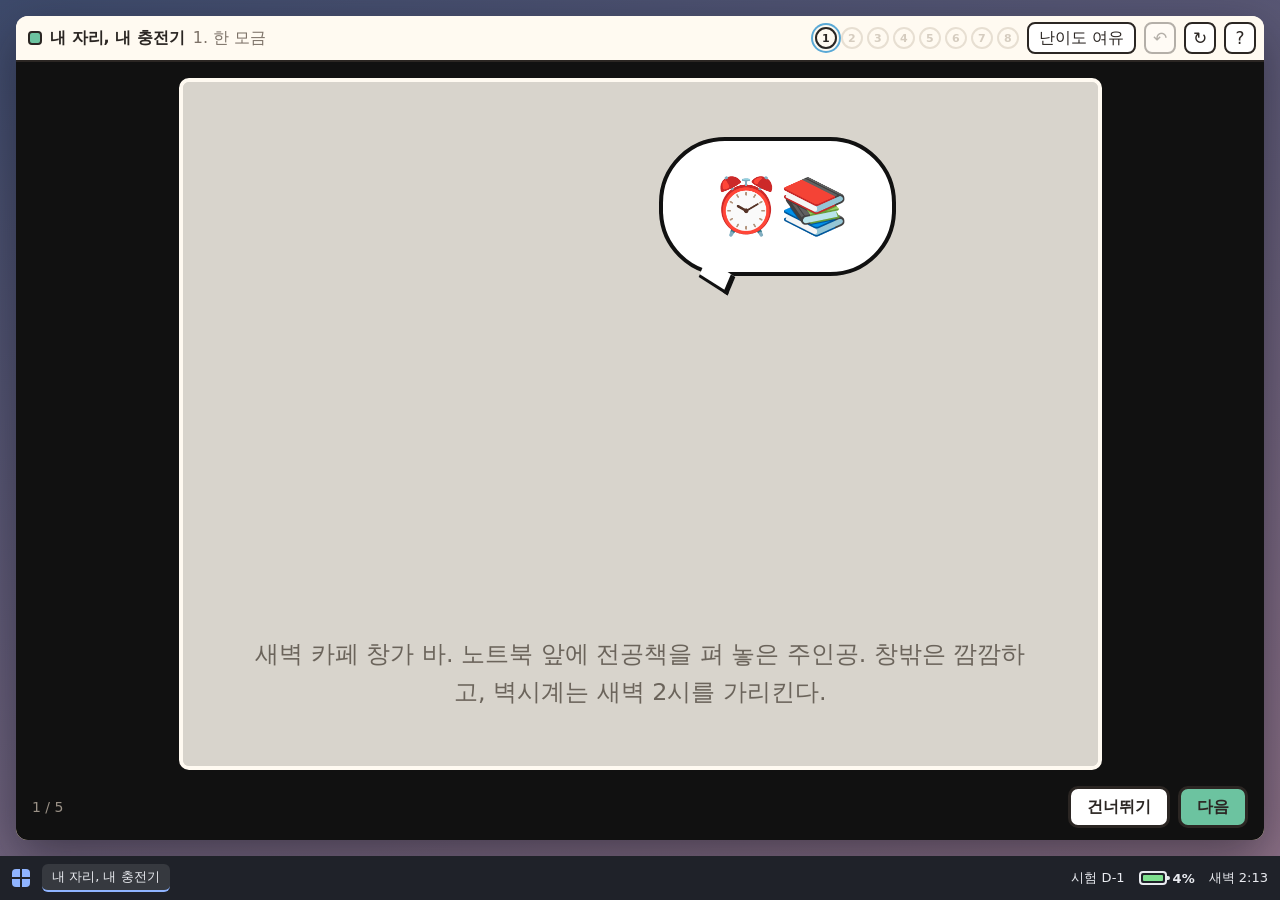
==== index.html @ 67350c0c "실제 크기 기준과 배치 안내 그림 추가, 배치 숫자를 src/layout.js 한 곳으로 모음 배치 표가 퍼즐 칸 자리를 지나치게 넓게 비워서 바가 크게 그려지던 문제를 고쳤다. " ====
<!doctype html>
<html lang="ko">
<head>
  <meta charset="utf-8">
  <meta name="viewport" content="width=device-width, initial-scale=1">
  <title>내 자리, 내 충전기</title>
  <meta name="description" content="카페에서 빼앗긴 콘센트를 마법 빨대로 조용히 되찾는 퍼즐 게임">
  <link rel="stylesheet" href="src/style.css">
</head>
<body>
  <div class="screen">
    <div class="desktop">
      <section id="window" class="window" aria-label="게임 창">
        <header class="titlebar">
          <div class="title-left">
            <span class="app-icon" aria-hidden="true"></span>
            <span class="app-title">내 자리, 내 충전기</span>
            <span id="level-name" class="level-name"></span>
          </div>
          <div class="title-right">
            <nav id="level-dots" class="level-dots" aria-label="판 고르기"></nav>
            <button id="btn-difficulty" class="title-btn" type="button"></button>
            <button id="btn-undo" class="title-btn icon" type="button" title="되돌리기 (Z)" aria-label="되돌리기">↶</button>
            <button id="btn-restart" class="title-btn icon" type="button" title="처음부터 (R)" aria-label="처음부터">↻</button>
            <button id="btn-help" class="title-btn icon" type="button" title="도움말" aria-label="도움말">?</button>
          </div>
        </header>

        <div id="window-body" class="window-body">
          <div id="stage" class="stage">
            <div id="scene" class="scene">
              <div id="top-view" class="view top-view">
              </div>
              <div id="side-view" class="view side-view" hidden>
              </div>
              <div id="board" class="board">
                <div id="aim-band" class="aim-band"></div>
                <div id="divider" class="divider"></div>
              </div>
              <svg id="aim-layer" class="aim-layer" viewBox="0 0 960 540" aria-hidden="true">
                <polyline id="aim-path" class="aim-path" points=""></polyline>
              </svg>
              <div id="fx-layer" class="fx-layer"></div>
            </div>

            <div id="side-bar" class="side-bar" hidden>
              <button id="row-up" class="side-btn" type="button" aria-label="위 줄 보기">▲</button>
              <span id="side-label" class="side-label"></span>
              <button id="row-down" class="side-btn" type="button" aria-label="아래 줄 보기">▼</button>
            </div>
            <div id="speech" class="speech" hidden></div>
            <div id="toast" class="toast" role="status" aria-live="polite"></div>
            <p class="rotate-hint">화면을 가로로 돌리면 더 크게 보입니다</p>
          </div>

          <footer class="tray">
            <div id="drinks" class="drinks"></div>
            <div id="tools" class="tools">
              <button id="btn-duck" class="tool" type="button" aria-pressed="false">숙이기 <span class="key">S</span></button>
              <button id="btn-camera" class="tool" type="button">카메라 <span class="key">C</span></button>
            </div>
          </footer>

          <div id="finger" class="finger" hidden aria-hidden="true">
            <div class="finger-art"></div>
          </div>

          <div id="camera" class="overlay camera-overlay" hidden>
            <div class="phone">
              <div class="phone-screen">
                <div id="camera-art" class="camera-art"></div>
                <p id="camera-title" class="camera-title"></p>
                <p id="camera-lines" class="camera-lines"></p>
              </div>
              <p id="camera-thought" class="camera-thought"></p>
              <button id="camera-close" class="btn" type="button">카메라 닫기 (C)</button>
            </div>
          </div>

          <div id="overlay-dead" class="overlay screen-off" hidden>
            <p class="overlay-title">배터리가 모두 닳았습니다</p>
            <p class="overlay-text">화면이 꺼졌습니다. 마지막 행동을 되돌리거나 처음부터 다시 할 수 있습니다.</p>
            <div class="overlay-actions">
              <button id="dead-undo" class="btn" type="button">되돌리기 (Z)</button>
              <button id="dead-restart" class="btn" type="button">처음부터 (R)</button>
              <button id="dead-skip" class="btn ghost" type="button" hidden>이 판 건너뛰기</button>
            </div>
          </div>

          <div id="overlay-won" class="overlay won" hidden>
            <p class="overlay-title">충전기를 되찾았습니다</p>
            <p id="won-text" class="overlay-text"></p>
            <div class="overlay-actions">
              <button id="won-next" class="btn" type="button">다음 판</button>
              <button id="won-undo" class="btn ghost" type="button">되돌려 보기</button>
            </div>
          </div>

          <div id="popup-low" class="os-popup" hidden>
            <div id="popup-low-bar" class="os-popup-bar">
              <span>배터리 부족</span>
              <button id="popup-low-close" class="os-popup-close" type="button" aria-label="닫기">×</button>
            </div>
            <p>배터리가 1% 남았습니다. 지금 바로 충전기를 연결하세요.</p>
          </div>

          <div id="help-panel" class="help-panel" hidden>
            <p class="help-title">도움말</p>
            <p>음료를 고른 다음 테이블의 줄을 누르면 빨대로 뱉습니다. 뱉을 때마다 배터리가 1% 줄어들고,
              음료를 고르거나 살펴보는 데는 배터리가 들지 않습니다.</p>
            <p>얼음은 고른 줄을 따라 날아가 처음 맞은 물건을 막힐 때까지 밀어냅니다. 메뉴판에 부딪히면 꺾입니다.
              소다 거품은 물건을 한 칸 띄우고, 다음 행동이 끝나면 터집니다.</p>
            <p>숙이면 지금 보던 줄을 옆에서 볼 수 있고, 얼음을 보낼 높이도 고를 수 있습니다.</p>
            <p>휴대폰에서는 한 번 누르면 얼음 경로를 미리 보여 주고, 같은 곳을 한 번 더 누르면 뱉습니다.</p>
            <p>단축키는 1과 2가 음료, S가 숙이기, C가 카메라, Z가 되돌리기, R이 처음부터입니다.</p>
            <div class="overlay-actions">
              <button id="help-prologue" class="btn ghost" type="button">프롤로그 다시 보기</button>
              <button id="help-close" class="btn" type="button">닫기</button>
            </div>
          </div>

          <div id="prologue" class="prologue" hidden>
            <div id="prologue-stage" class="prologue-stage">
              <div id="prologue-panel" class="prologue-panel">
                <div id="prologue-art" class="prologue-art"></div>
                <p id="prologue-bubble" class="comic-bubble" hidden></p>
                <p id="prologue-notice" class="prologue-notice" hidden></p>
              </div>
            </div>
            <div class="prologue-actions">
              <span id="prologue-count" class="prologue-count"></span>
              <button id="prologue-skip" class="btn ghost" type="button">건너뛰기</button>
              <button id="prologue-next" class="btn" type="button">다음</button>
            </div>
          </div>
        </div>
      </section>
    </div>

    <footer class="taskbar">
      <span class="start-button" aria-hidden="true"></span>
      <span class="task-app">내 자리, 내 충전기</span>
      <div class="system-tray">
        <span class="dday">시험 D-1</span>
        <span id="battery" class="battery" aria-label="배터리">
          <span class="battery-icon"><span id="battery-fill" class="battery-fill"></span></span>
          <span id="battery-text" class="battery-text"></span>
        </span>
        <span class="clock">새벽 2:13</span>
      </div>
    </footer>

    <div id="notify" class="os-notify" role="status" aria-live="polite"></div>
  </div>

  <script src="src/layout.js"></script>
  <script src="src/engine.js"></script>
  <script src="src/levels.js"></script>
  <script src="assets/manifest.js"></script>
  <script src="src/assets.js"></script>
  <script src="src/story.js"></script>
  <script src="src/game.js"></script>
</body>
</html>
---- src/style.css ----
:root {
  --ink: #2b2623;
  --paper: #fffaf1;
  --cream: #f4ede1;
  --mint: #6cc3a0;
  --mint-dark: #3f8c6c;
  --brick: #d9534a;
  --brick-dark: #a2372f;
  --sky: #5aa9d6;
  --gray: #c9c6c0;
  --gray-dark: #8f8a83;
  --os-bar: #1f2229;
  --os-text: #e9ebf0;
  --wallpaper-top: #3d4a6b;
  --wallpaper-bottom: #8e7187;
  --taskbar-height: 44px;
  --cell: 88px;
}

* {
  box-sizing: border-box;
}

html,
body {
  margin: 0;
  height: 100%;
  overflow: hidden;
  background: var(--os-bar);
  color: var(--ink);
  font-family: "Pretendard", "Apple SD Gothic Neo", "Malgun Gothic", system-ui, sans-serif;
  -webkit-tap-highlight-color: transparent;
}

button {
  font: inherit;
  color: inherit;
  cursor: pointer;
}

[hidden] {
  display: none !important;
}

/* 랩탑 바탕화면 */

.screen {
  position: fixed;
  inset: 0;
  display: flex;
  flex-direction: column;
  background: linear-gradient(160deg, var(--wallpaper-top), var(--wallpaper-bottom));
}

.desktop {
  flex: 1;
  min-height: 0;
  display: flex;
  padding-top: 16px;
  padding-bottom: 16px;
  padding-left: 16px;
  padding-right: 16px;
}

.window {
  flex: 1;
  min-width: 0;
  display: flex;
  flex-direction: column;
  max-width: 1280px;
  margin-left: auto;
  margin-right: auto;
  border-radius: 12px;
  overflow: hidden;
  background: var(--cream);
  box-shadow: 0 18px 50px rgba(10, 12, 20, 0.45);
}

.titlebar {
  display: flex;
  flex-wrap: wrap;
  align-items: center;
  justify-content: space-between;
  gap: 6px 12px;
  padding-top: 6px;
  padding-bottom: 6px;
  padding-left: 12px;
  padding-right: 8px;
  background: var(--paper);
  border-bottom: 2px solid var(--ink);
}

.title-left,
.title-right {
  display: flex;
  align-items: center;
  gap: 8px;
  min-width: 0;
}

.app-icon {
  width: 14px;
  height: 14px;
  border-radius: 4px;
  background: var(--mint);
  border: 2px solid var(--ink);
  flex-shrink: 0;
}

.app-title {
  font-weight: 800;
  white-space: nowrap;
}

.level-name {
  color: #7d7268;
  white-space: nowrap;
  overflow: hidden;
  text-overflow: ellipsis;
}

.level-dots {
  display: flex;
  gap: 4px;
}

.level-dot {
  width: 22px;
  height: 22px;
  padding: 0;
  border-radius: 50%;
  border: 2px solid #cbbfae;
  background: transparent;
  font-size: 11px;
  font-weight: 700;
  color: #a39684;
}

.level-dot.cleared {
  background: var(--mint);
  border-color: var(--ink);
  color: var(--ink);
}

.level-dot.current {
  border-color: var(--ink);
  color: var(--ink);
  box-shadow: 0 0 0 2px var(--paper), 0 0 0 4px var(--sky);
}

.level-dot:disabled {
  cursor: default;
  opacity: 0.45;
}

.title-btn {
  min-width: 32px;
  height: 32px;
  padding-left: 10px;
  padding-right: 10px;
  border-radius: 8px;
  border: 2px solid var(--ink);
  background: #fff;
  white-space: nowrap;
}

.title-btn.icon {
  padding-left: 0;
  padding-right: 0;
  font-size: 17px;
}

.title-btn:disabled {
  opacity: 0.35;
  cursor: default;
}

.window-body {
  position: relative;
  flex: 1;
  min-height: 0;
  display: flex;
  flex-direction: column;
}

/* 장면. 960 x 540 좌표로 그리고 창 크기에 맞춰 줄인다. */

.stage {
  position: relative;
  flex: 1;
  min-height: 0;
  overflow: hidden;
  background: #ebe4d6;
  transition: filter 0.8s ease;
}

.window.power-saver .stage {
  filter: grayscale(0.85) brightness(0.78);
}

.scene {
  position: absolute;
  left: 0;
  top: 0;
  width: 960px;
  height: 540px;
  transform-origin: 0 0;
  user-select: none;
}

.view {
  position: absolute;
  inset: 0;
}

.side-view {
  background: linear-gradient(180deg, #e7dccb 0%, #efe7d9 74%);
}

.placed {
  position: absolute;
}

.placed.backdrop {
  left: 0;
  top: 0;
  width: 960px;
  height: 540px;
}

.placed.backdrop .asset {
  object-fit: cover;
}

/* 그림 자리. 그림이 없으면 회색 상자가 대신 들어간다. */

.asset {
  width: 100%;
  height: 100%;
  object-fit: contain;
  display: block;
  pointer-events: none;
}

.gbox {
  width: 100%;
  height: 100%;
  display: flex;
  align-items: center;
  justify-content: center;
  padding: 4px;
  border: 3px solid var(--ink);
  border-radius: 10px;
  background: var(--gray);
  text-align: center;
  font-size: 13px;
  font-weight: 700;
  line-height: 1.2;
  color: var(--ink);
  overflow: hidden;
}

.gbox-round { border-radius: 50%; }
.gbox-mine { background: var(--mint); }
.gbox-theirs { background: var(--brick); color: #fff; }
.gbox-light { background: #f2e6cf; }
.gbox-heavy { background: #8d9bb3; color: #fff; }
.gbox-divider { background: #c99a63; border-radius: 6px; }
.gbox-laptop { background: #a0a3aa; color: #fff; }
.gbox-outlet { background: #ece7dc; border-radius: 6px; }
/* 남이 꽂아 둔 기기는 배경이라 스티커가 아니다. 상대 색을 흐리게 써서 건드릴 수 없다는 느낌을 준다. */
.gbox-taken { background: #a98a84; color: #fff; border-radius: 6px; font-size: 11px; }
.gbox-window { background: #2f3b52; color: #c9d3e6; border-radius: 0; }
.gbox-table { background: #d9b88f; border-radius: 18px; color: transparent; }
.gbox-plain { background: var(--gray); }

/* 메뉴판 회색 상자는 얼음이 꺾이는 기울기가 보이도록 대각선을 그린다. 기본은 "/" 모양이고, "\\" 메뉴판은 좌우를 뒤집는다. */
.gbox-menu {
  background:
    linear-gradient(-45deg, transparent 43%, var(--ink) 43%, var(--ink) 57%, transparent 57%),
    #f2e6cf;
  color: transparent;
}

.piece.mirror-back .gbox-menu,
.piece.mirror-back .asset {
  transform: scaleX(-1);
}

/* 퍼즐 판 */

.board {
  position: absolute;
}

.board.aim-ice,
.board.aim-soda {
  cursor: crosshair;
}

.board::before {
  content: "";
  position: absolute;
  left: 0;
  top: 0;
  bottom: 0;
  right: var(--cell);
  background-image:
    linear-gradient(90deg, rgba(43, 38, 35, 0.16) 2px, transparent 2px),
    linear-gradient(180deg, rgba(43, 38, 35, 0.16) 2px, transparent 2px);
  background-size: var(--cell) var(--line-height, var(--cell));
  opacity: 0;
  transition: opacity 0.2s ease;
  pointer-events: none;
}

.board.aim-ice::before,
.board.aim-soda::before,
.board.ducking::before {
  opacity: 1;
}

.aim-band {
  position: absolute;
  left: 0;
  border-radius: 12px;
  background: rgba(90, 169, 214, 0.18);
  border: 3px dashed rgba(60, 130, 175, 0.7);
  opacity: 0;
  pointer-events: none;
}

.aim-band.visible {
  opacity: 1;
}

.divider {
  position: absolute;
  top: 0;
  z-index: 2;
}

.divider-segment {
  position: absolute;
  left: 0;
  width: var(--cell);
  height: var(--cell);
}

.piece {
  position: absolute;
  left: 0;
  top: 0;
  width: var(--cell);
  height: var(--cell);
  transition: transform 0.24s cubic-bezier(0.3, 0.8, 0.4, 1);
  pointer-events: none;
}

.board.instant .piece,
.board.instant .piece-body {
  transition: none;
}

.piece-shadow {
  position: absolute;
  left: 14px;
  right: 14px;
  top: 18px;
  bottom: 10px;
  border-radius: 50%;
  background: rgba(43, 38, 35, 0.28);
  opacity: 0;
  transition: opacity 0.2s ease;
}

.piece.lifted .piece-shadow {
  opacity: 1;
}

/* 스티커: 판 위에서 움직이는 물건에만 흰 테두리와 약한 그림자를 코드로 붙인다(그림에는 그리지 않는다).
   drop-shadow를 이어 붙이면 앞의 결과에 다시 그림자가 붙어서 테두리처럼 두꺼워진다. */
.piece-body {
  position: absolute;
  inset: 6px;
  transition: transform 0.24s cubic-bezier(0.3, 0.8, 0.4, 1);
  --sticker-edge: #fff;
  filter:
    drop-shadow(3px 0 0 var(--sticker-edge)) drop-shadow(-3px 0 0 var(--sticker-edge))
    drop-shadow(0 3px 0 var(--sticker-edge)) drop-shadow(0 -3px 0 var(--sticker-edge))
    drop-shadow(0 5px 3px rgba(0, 0, 0, 0.35));
}

.piece.targeted .piece-body {
  --sticker-edge: #5aa9d6;
}

.piece-bubble {
  position: absolute;
  inset: -6px;
  border-radius: 50%;
  border: 3px solid var(--sky);
  background: radial-gradient(circle at 30% 30%, rgba(255, 255, 255, 0.85) 0 8%, rgba(160, 215, 240, 0.25) 9%);
  opacity: 0;
  transform: scale(0.6);
  transition: opacity 0.2s ease, transform 0.2s ease;
}

.piece-bubble.has-art,
.bubble-shot.has-art {
  border: 0;
  background: none;
}

.piece.floating .piece-bubble {
  opacity: 1;
  transform: scale(1);
  animation: bob 1.4s ease-in-out infinite;
}


@keyframes bob {
  0%, 100% { translate: 0 0; }
  50% { translate: 0 -4px; }
}

.aim-layer {
  position: absolute;
  inset: 0;
  width: 960px;
  height: 540px;
  pointer-events: none;
}

.aim-path {
  fill: none;
  stroke: var(--sky);
  stroke-width: 5;
  stroke-dasharray: 2 12;
  stroke-linecap: round;
  stroke-linejoin: round;
  opacity: 0.9;
}

.fx-layer {
  position: absolute;
  inset: 0;
  pointer-events: none;
}

.ice-shot,
.bubble-shot {
  position: absolute;
  left: 0;
  top: 0;
}

.ice-shot {
  width: 26px;
  height: 26px;
  margin-left: -13px;
  margin-top: -13px;
  border-radius: 5px;
  border: 3px solid var(--ink);
  background: #fff;
  box-shadow: inset -5px -5px 0 #cfeaf6;
}

.bubble-shot {
  width: 30px;
  height: 30px;
  margin-left: -15px;
  margin-top: -15px;
  border-radius: 50%;
  border: 3px solid var(--sky);
  background: rgba(190, 228, 245, 0.6);
}

.ice-shot .asset,
.bubble-shot .asset {
  width: 100%;
  height: 100%;
}

.board.shake {
  animation: shake 0.3s ease;
}

@keyframes shake {
  25% { translate: -6px 0; }
  75% { translate: 6px 0; }
}

/* 숙이기 시점의 줄 바꾸기 */

.side-bar {
  position: absolute;
  left: 50%;
  top: 10px;
  z-index: 5;
  display: flex;
  align-items: center;
  gap: 8px;
  padding-top: 4px;
  padding-bottom: 4px;
  padding-left: 6px;
  padding-right: 6px;
  border-radius: 12px;
  border: 2px solid var(--ink);
  background: var(--paper);
  transform: translateX(-50%);
  white-space: nowrap;
}

.side-btn {
  width: 32px;
  height: 32px;
  border-radius: 8px;
  border: 2px solid var(--ink);
  background: #fff;
}

.side-btn:disabled {
  opacity: 0.35;
  cursor: default;
}

.side-label {
  font-weight: 800;
}

/* 혼잣말과 알림 */

/* 혼잣말은 화면 아래쪽(창틀 자리)에 띄운다. 위쪽에는 두 사람의 얼굴이 있다. */
.speech {
  position: absolute;
  left: 12px;
  bottom: 12px;
  z-index: 6;
  max-width: min(360px, calc(100% - 24px));
  padding-top: 8px;
  padding-bottom: 8px;
  padding-left: 14px;
  padding-right: 14px;
  border-radius: 14px;
  border: 3px solid var(--ink);
  background: #fff;
  font-weight: 700;
  line-height: 1.4;
  box-shadow: 4px 4px 0 var(--ink);
}

.speech {
  display: flex;
  align-items: center;
  gap: 10px;
}

.speech-portrait {
  flex-shrink: 0;
  width: 56px;
  height: 56px;
  margin-top: -18px;
  margin-bottom: -18px;
  margin-left: -6px;
}

.speech-portrait .gbox {
  font-size: 12px;
}

.toast {
  position: absolute;
  left: 50%;
  bottom: 12px;
  z-index: 6;
  max-width: calc(100% - 40px);
  padding-top: 8px;
  padding-bottom: 8px;
  padding-left: 14px;
  padding-right: 14px;
  border-radius: 10px;
  background: rgba(43, 38, 35, 0.92);
  color: var(--paper);
  font-size: 14px;
  transform: translate(-50%, 8px);
  opacity: 0;
  transition: opacity 0.18s ease, transform 0.18s ease;
  pointer-events: none;
}

.toast.visible {
  opacity: 1;
  transform: translate(-50%, 0);
}

/* 튜토리얼 손가락 */

.finger {
  position: absolute;
  z-index: 12;
  width: 56px;
  height: 56px;
  margin-left: -28px;
  margin-top: -64px;
  pointer-events: none;
  animation: point 0.9s ease-in-out infinite;
}

.finger-art {
  width: 100%;
  height: 100%;
}

.finger-art .gbox,
.finger-default {
  width: 100%;
  height: 100%;
}

.finger-default {
  display: flex;
  align-items: center;
  justify-content: center;
  border-radius: 50% 50% 50% 0;
  border: 3px solid var(--ink);
  background: #ffd36b;
  transform: rotate(-45deg);
  box-shadow: 3px 3px 0 var(--ink);
}

@keyframes point {
  0%, 100% { translate: 0 0; }
  50% { translate: 0 8px; }
}

/* 음료와 도구 쟁반 */

.tray {
  display: flex;
  flex-wrap: wrap;
  align-items: center;
  justify-content: space-between;
  gap: 8px 16px;
  padding-top: 10px;
  padding-bottom: 10px;
  padding-left: 12px;
  padding-right: 12px;
  background: #e2cba7;
  border-top: 3px solid var(--ink);
}

.drinks,
.tools {
  display: flex;
  flex-wrap: wrap;
  gap: 10px;
}

.drink,
.tool {
  display: flex;
  align-items: center;
  gap: 8px;
  min-height: 52px;
  padding-top: 4px;
  padding-bottom: 4px;
  padding-left: 6px;
  padding-right: 12px;
  border-radius: 14px;
  border: 3px solid var(--ink);
  background: var(--paper);
  font-weight: 800;
  white-space: nowrap;
  transition: transform 0.12s ease, background 0.12s ease;
}

.tool {
  padding-left: 12px;
}

.drink-icon {
  width: 40px;
  height: 40px;
}

.drink-icon .gbox {
  border-width: 2px;
  font-size: 11px;
  border-radius: 8px;
}

.key {
  font-size: 12px;
  font-weight: 400;
  color: #7d7268;
}

.drink[aria-pressed="true"],
.tool[aria-pressed="true"] {
  background: #d6ecf5;
  transform: translateY(-3px);
  box-shadow: 0 3px 0 var(--ink);
}

/* 겹쳐 뜨는 창 */

.overlay {
  position: absolute;
  inset: 0;
  z-index: 20;
  display: flex;
  flex-direction: column;
  align-items: center;
  justify-content: center;
  padding-left: 20px;
  padding-right: 20px;
  text-align: center;
}

.screen-off {
  background: #050506;
  color: #9aa0ab;
  animation: power-off 0.5s ease;
}

@keyframes power-off {
  0% { clip-path: inset(0 0 0 0); background: #fff; }
  40% { clip-path: inset(49% 0 49% 0); background: #fff; }
  100% { clip-path: inset(0 0 0 0); background: #050506; }
}

.won {
  background: rgba(244, 237, 225, 0.9);
}

.overlay-title {
  margin-top: 0;
  margin-bottom: 8px;
  font-size: 24px;
  font-weight: 900;
}

.screen-off .overlay-title {
  color: #e9ebf0;
}

.overlay-text {
  margin-top: 0;
  margin-bottom: 18px;
  max-width: 420px;
  line-height: 1.6;
}

.overlay-actions {
  display: flex;
  flex-wrap: wrap;
  justify-content: center;
  gap: 8px;
}

.btn {
  min-height: 42px;
  padding-left: 16px;
  padding-right: 16px;
  border-radius: 10px;
  border: 3px solid var(--ink);
  background: var(--mint);
  font-weight: 800;
}

.btn.ghost {
  background: #fff;
}

.screen-off .btn {
  border-color: #c7ccd6;
  background: #2a2d35;
  color: #e9ebf0;
}

.os-popup {
  position: absolute;
  z-index: 15;
  left: 50%;
  top: 30%;
  width: 300px;
  max-width: calc(100% - 40px);
  border-radius: 10px;
  overflow: hidden;
  background: #fbfbfd;
  color: #222;
  box-shadow: 0 14px 40px rgba(0, 0, 0, 0.35);
  transform: translate(-50%, 0);
}

.os-popup-bar {
  display: flex;
  align-items: center;
  justify-content: space-between;
  padding-top: 6px;
  padding-bottom: 6px;
  padding-left: 12px;
  padding-right: 6px;
  background: #d8434a;
  color: #fff;
  font-weight: 700;
  cursor: grab;
  touch-action: none;
}

.os-popup-close {
  width: 28px;
  height: 28px;
  border: 0;
  background: transparent;
  color: #fff;
  font-size: 20px;
}

.os-popup p {
  margin: 0;
  padding-top: 14px;
  padding-bottom: 16px;
  padding-left: 14px;
  padding-right: 14px;
  line-height: 1.5;
}

.help-panel {
  position: absolute;
  z-index: 25;
  right: 12px;
  top: 12px;
  width: 360px;
  max-width: calc(100% - 24px);
  max-height: calc(100% - 24px);
  overflow-y: auto;
  padding-top: 4px;
  padding-bottom: 16px;
  padding-left: 18px;
  padding-right: 18px;
  border-radius: 12px;
  border: 3px solid var(--ink);
  background: var(--paper);
  line-height: 1.6;
}

.help-title {
  font-weight: 900;
}

/* 휴대폰 카메라 */

.camera-overlay {
  background: rgba(20, 20, 24, 0.6);
}

.phone {
  width: 300px;
  max-width: 100%;
  padding-top: 26px;
  padding-bottom: 18px;
  padding-left: 16px;
  padding-right: 16px;
  border-radius: 34px;
  border: 8px solid #17171a;
  background: #2d2d33;
  color: #eee;
}

.phone-screen {
  padding-top: 14px;
  padding-bottom: 12px;
  padding-left: 12px;
  padding-right: 12px;
  border-radius: 10px;
  border: 2px dashed rgba(255, 255, 255, 0.7);
  background: #f4f1ea;
  color: var(--ink);
}

.camera-art {
  width: 120px;
  height: 120px;
  margin-left: auto;
  margin-right: auto;
}

.camera-title {
  margin-top: 10px;
  margin-bottom: 4px;
  font-weight: 900;
}

.camera-lines {
  margin: 0;
  line-height: 1.5;
}

.camera-line {
  display: block;
  white-space: nowrap;
}

.camera-thought {
  margin-top: 14px;
  margin-bottom: 14px;
  font-weight: 700;
}

/* 프롤로그. 만화 컷 한 장 안에 말풍선과 알림을 얹는다. 컷은 4:3 비율로 창에 맞춰 줄인다. */

.prologue {
  position: absolute;
  inset: 0;
  z-index: 30;
  display: flex;
  flex-direction: column;
  background: #111;
}

.prologue-stage {
  flex: 1;
  min-height: 0;
  display: flex;
  align-items: center;
  justify-content: center;
  padding-top: 16px;
  padding-bottom: 8px;
  padding-left: 16px;
  padding-right: 16px;
}

.prologue-panel {
  position: relative;
  overflow: hidden;
  border-radius: 10px;
  border: 4px solid var(--paper);
  background: #d8d4cc;
  container-type: inline-size;
}

.prologue-panel.title {
  border-color: transparent;
  background: transparent;
}

.prologue-art {
  position: absolute;
  inset: 0;
  display: flex;
  align-items: center;
  justify-content: center;
}

.prologue-art .asset {
  width: 100%;
  height: 100%;
  object-fit: cover;
}

/* 그림이 오기 전에는 장면 설명을 컷 아래쪽에 적어, 위쪽 말풍선과 겹치지 않게 한다. */
.prologue-art .gbox {
  align-items: flex-end;
  border: 0;
  border-radius: 0;
  padding-left: 7%;
  padding-right: 7%;
  padding-bottom: 6%;
  background: #d8d4cc;
  color: #6b645b;
  font-size: max(13px, 2.6cqw);
  font-weight: 500;
  line-height: 1.6;
}

.prologue-panel.enter {
  animation: panel-in 0.4s ease;
}

@keyframes panel-in {
  from { opacity: 0; transform: translateY(10px); }
  to { opacity: 1; transform: none; }
}

/* 만화 말풍선. 위치와 꼬리 방향은 src/story.js의 bubble 값으로 정한다. */
.comic-bubble {
  position: absolute;
  margin: 0;
  padding-top: 0.6em;
  padding-bottom: 0.6em;
  padding-left: 0.9em;
  padding-right: 0.9em;
  border-radius: 1.2em;
  border: 4px solid #111;
  background: #fff;
  color: #111;
  font-size: max(22px, 6cqw);
  font-weight: 900;
  line-height: 1.2;
  text-align: center;
  white-space: nowrap;
}

.comic-bubble::after {
  content: "";
  position: absolute;
  bottom: -18px;
  width: 22px;
  height: 22px;
  border-right: 4px solid #111;
  border-bottom: 4px solid #111;
  background: #fff;
  transform: skewX(30deg) rotate(45deg);
}

.comic-bubble[data-tail="left"]::after { left: 18%; }
.comic-bubble[data-tail="right"]::after { right: 18%; }
.comic-bubble[data-tail="none"]::after { display: none; }

/* 컷 안의 노트북 화면에 뜬 경고 알림 */
.prologue-notice {
  position: absolute;
  margin: 0;
  padding-top: 0.4em;
  padding-bottom: 0.4em;
  padding-left: 0.7em;
  padding-right: 0.7em;
  border-radius: 6px;
  border: 3px solid #111;
  background: #d8434a;
  color: #fff;
  font-size: max(20px, 5cqw);
  font-weight: 800;
  line-height: 1;
  box-shadow: 4px 4px 0 #111;
}

.prologue-actions {
  display: flex;
  align-items: center;
  justify-content: flex-end;
  gap: 8px;
  padding-top: 8px;
  padding-bottom: 12px;
  padding-left: 16px;
  padding-right: 16px;
}

.prologue-count {
  margin-right: auto;
  color: #9a9186;
  font-size: 14px;
}

.title-card {
  text-align: center;
  color: var(--paper);
}

.title-card h1 {
  margin: 0;
  font-size: 40px;
  font-weight: 900;
}

.title-card p {
  margin-top: 8px;
  color: #b9b2a6;
}

/* 작업 표시줄 */

.taskbar {
  height: var(--taskbar-height);
  display: flex;
  align-items: center;
  gap: 12px;
  padding-left: 12px;
  padding-right: 12px;
  background: var(--os-bar);
  color: var(--os-text);
  font-size: 13px;
}

.start-button {
  width: 18px;
  height: 18px;
  border-radius: 4px;
  background:
    linear-gradient(90deg, transparent 45%, var(--os-bar) 45% 55%, transparent 55%),
    linear-gradient(180deg, transparent 45%, var(--os-bar) 45% 55%, transparent 55%),
    #8fb4ff;
}

.task-app {
  padding-top: 4px;
  padding-bottom: 4px;
  padding-left: 10px;
  padding-right: 10px;
  border-radius: 6px;
  background: rgba(255, 255, 255, 0.1);
  border-bottom: 2px solid #8fb4ff;
  white-space: nowrap;
  overflow: hidden;
  text-overflow: ellipsis;
}

.system-tray {
  margin-left: auto;
  display: flex;
  align-items: center;
  gap: 14px;
  white-space: nowrap;
}

.battery {
  display: flex;
  align-items: center;
  gap: 6px;
  font-weight: 700;
}

.battery-icon {
  position: relative;
  width: 28px;
  height: 14px;
  padding: 2px;
  border: 2px solid currentColor;
  border-radius: 4px;
}

.battery-icon::after {
  content: "";
  position: absolute;
  right: -5px;
  top: 3px;
  width: 3px;
  height: 4px;
  border-radius: 0 2px 2px 0;
  background: currentColor;
}

.battery-fill {
  display: block;
  height: 100%;
  border-radius: 1px;
  background: #7ee08f;
  transition: width 0.3s ease, background 0.3s ease;
}

.battery.low {
  color: #ff8a80;
}

.battery.low .battery-fill {
  background: #ff6b5e;
}

.battery.charging .battery-text::after {
  content: " 충전 중";
  font-weight: 400;
}

.os-notify {
  position: fixed;
  right: 16px;
  bottom: calc(var(--taskbar-height) + 12px);
  z-index: 40;
  max-width: calc(100% - 32px);
  padding-top: 12px;
  padding-bottom: 12px;
  padding-left: 16px;
  padding-right: 16px;
  border-radius: 10px;
  background: #2b2f3a;
  color: var(--os-text);
  font-size: 14px;
  box-shadow: 0 10px 30px rgba(0, 0, 0, 0.35);
  transform: translateY(16px);
  opacity: 0;
  transition: opacity 0.2s ease, transform 0.2s ease;
  pointer-events: none;
}

.os-notify.visible {
  opacity: 1;
  transform: translateY(0);
}

/* 좁은 화면 */

.rotate-hint {
  display: none;
}

@media (max-width: 640px) {
  .desktop {
    padding-top: 8px;
    padding-bottom: 8px;
    padding-left: 8px;
    padding-right: 8px;
  }

  .app-title {
    font-size: 15px;
  }

  .task-app,
  .dday,
  .label-long,
  .key {
    display: none;
  }

  .title-right {
    flex-wrap: wrap;
    gap: 6px;
  }

  .level-dots {
    gap: 3px;
  }

  .level-dot {
    width: 20px;
    height: 20px;
    font-size: 10px;
  }

  .title-btn {
    padding-left: 8px;
    padding-right: 8px;
  }

  .drink,
  .tool {
    min-height: 46px;
    padding-right: 10px;
  }

}

@media (max-width: 640px) and (orientation: portrait) {
  .rotate-hint {
    display: block;
    position: absolute;
    left: 0;
    right: 0;
    bottom: 16px;
    margin: 0;
    padding-left: 20px;
    padding-right: 20px;
    text-align: center;
    font-size: 14px;
    color: #7d7268;
  }
}
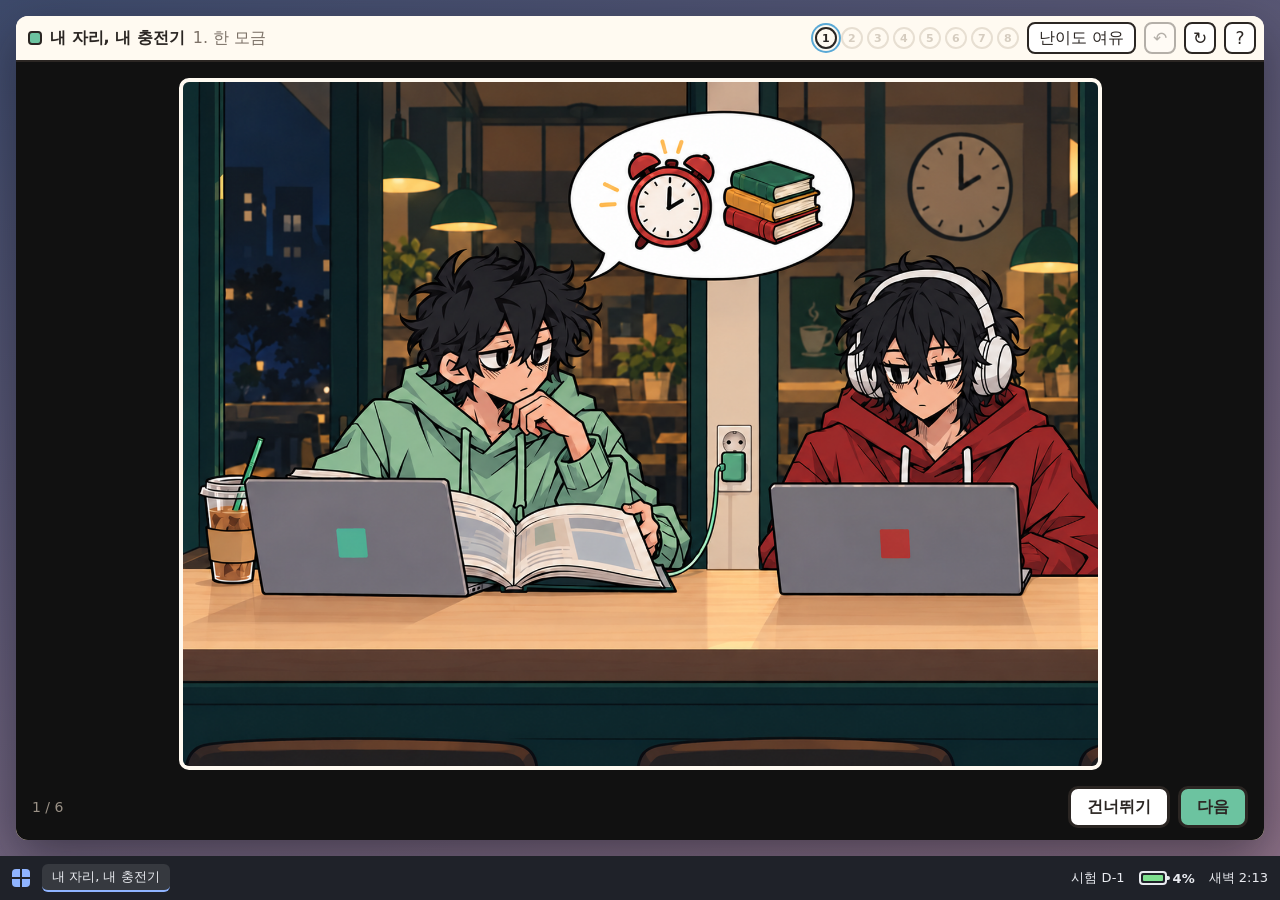
==== commit 4bc41ae3: "플레이 피드백 반영: 휴대폰 화면 돌리기, 음료 효과 표시와 자동 안내와 첫 시연, 손에 든 컵, 좌석 사이 칸막이 Co-Authored-By: Claude Opus 5.5 <no" ====
--- a/index.html
+++ b/index.html
@@ -38,6 +38,7 @@
                 <div id="divider" class="divider"></div>
               </div>
               <svg id="aim-layer" class="aim-layer" viewBox="0 0 960 540" aria-hidden="true">
+                <g id="aim-hints" class="aim-hints"></g>
                 <polyline id="aim-path" class="aim-path" points=""></polyline>
               </svg>
               <div id="fx-layer" class="fx-layer"></div>
--- a/src/style.css
+++ b/src/style.css
@@ -267,9 +267,34 @@
 .gbox-heavy { background: #8d9bb3; color: #fff; }
 .gbox-divider { background: #c99a63; border-radius: 6px; }
 .gbox-laptop { background: #a0a3aa; color: #fff; }
+.gbox-partition { background: #cfd8d3; border-radius: 4px; color: transparent; }
 .gbox-outlet { background: #ece7dc; border-radius: 6px; }
-/* 남이 꽂아 둔 기기는 배경이라 스티커가 아니다. 상대 색을 흐리게 써서 건드릴 수 없다는 느낌을 준다. */
-.gbox-taken { background: #a98a84; color: #fff; border-radius: 6px; font-size: 11px; }
+/* 칸막이 칸의 회색 상자. 칸 왼쪽 33%(4cm)가 칸막이 판이고, 그 왼쪽 면에 칸 높이의 60%인 콘센트 판이 비스듬히(세로 타원) 붙는다.
+   남이 꽂아 둔 기기는 배경이라 스티커가 아니고, 상대 플러그(벽돌색)와 헷갈리지 않게 회색으로 그린다. */
+.gbox-partition-cap,
+.gbox-socket,
+.gbox-taken {
+  border: none;
+  border-radius: 0;
+  color: transparent;
+  --panel: linear-gradient(to right, var(--ink) 0 3px, #cfd8d3 3px 33%, var(--ink) 33% calc(33% + 3px), transparent calc(33% + 3px));
+  --plate: radial-gradient(16% 30% at 17% 50%, #fffaf0 0 78%, var(--ink) 80% 98%, transparent 100%);
+}
+.gbox-partition-cap { background: var(--panel); }
+.gbox-socket {
+  background:
+    radial-gradient(circle 4px at 17% 39%, var(--ink) 90%, transparent 100%),
+    radial-gradient(circle 4px at 17% 61%, var(--ink) 90%, transparent 100%),
+    var(--plate),
+    var(--panel);
+}
+.gbox-taken {
+  background:
+    linear-gradient(#8f9499, #8f9499) 0 50% / 30% 44% no-repeat,
+    linear-gradient(var(--ink), var(--ink)) 0 50% / calc(30% + 3px) calc(44% + 6px) no-repeat,
+    var(--plate),
+    var(--panel);
+}
 .gbox-window { background: #2f3b52; color: #c9d3e6; border-radius: 0; }
 .gbox-table { background: #d9b88f; border-radius: 18px; color: transparent; }
 .gbox-plain { background: var(--gray); }
@@ -338,6 +363,13 @@
   position: absolute;
   top: 0;
   z-index: 2;
+  pointer-events: none;
+}
+
+/* 숙인 시점에서 보고 있는 줄이 아닌 물건은 흐리게 보인다. 얼음은 이 물건들에 닿지 않는다. */
+.piece.ghost {
+  opacity: 0.28;
+  filter: grayscale(0.6);
 }
 
 .divider-segment {
@@ -391,6 +423,16 @@
     drop-shadow(0 5px 3px rgba(0, 0, 0, 0.35));
 }
 
+/* 숙인 시점의 책 더미 그림은 위쪽에 투명한 여백이 있어서, 그대로 그리면 책 위에 올린 물건이 떠 보인다.
+   책만 칸 위쪽 끝까지 늘려 그려 위에 놓인 물건과 맞닿게 한다. */
+.board.ducking .piece-kind-book .piece-body {
+  inset: -14px 0 0 0;
+}
+
+.board.ducking .piece-kind-book .asset {
+  object-fit: fill;
+}
+
 .piece.targeted .piece-body {
   --sticker-edge: #5aa9d6;
 }
@@ -413,7 +455,7 @@
 }
 
 .piece.floating .piece-bubble {
-  opacity: 1;
+  opacity: 0.7;
   transform: scale(1);
   animation: bob 1.4s ease-in-out infinite;
 }
@@ -531,11 +573,13 @@
 
 /* 혼잣말과 알림 */
 
-/* 혼잣말은 화면 아래쪽(창틀 자리)에 띄운다. 위쪽에는 두 사람의 얼굴이 있다. */
+/* 혼잣말은 화면 위쪽 가운데, 두 사람 얼굴 사이의 카페 안쪽에 띄운다.
+   아래쪽에는 음료 버튼을 짚는 손가락이 와서 겹친다. */
 .speech {
   position: absolute;
-  left: 12px;
-  bottom: 12px;
+  left: 50%;
+  top: 12px;
+  transform: translateX(-50%);
   z-index: 6;
   max-width: min(360px, calc(100% - 24px));
   padding-top: 8px;
@@ -690,10 +734,29 @@
   border-radius: 8px;
 }
 
+/* 단축키는 키보드 키처럼 테두리를 둘러 개수로 읽히지 않게 한다. 마우스가 없는 터치 화면에서는 숨긴다. */
 .key {
-  font-size: 12px;
-  font-weight: 400;
+  min-width: 20px;
+  padding-top: 1px;
+  padding-bottom: 2px;
+  padding-left: 5px;
+  padding-right: 5px;
+  border-radius: 5px;
+  border: 1.5px solid #a39684;
+  border-bottom-width: 3px;
+  background: #fffaf1;
+  font-family: inherit;
+  font-size: 11px;
+  font-weight: 700;
+  line-height: 1.2;
   color: #7d7268;
+  text-align: center;
+}
+
+@media (hover: none) {
+  .key {
+    display: none;
+  }
 }
 
 .drink[aria-pressed="true"],
@@ -1257,3 +1320,125 @@
     color: #7d7268;
   }
 }
+
+/* 휴대폰을 세로로 들면 게임 전체를 90도 돌려 가로로 보여 준다(2026-10-24 결정).
+   폰을 가로로 돌리면 원래대로 보인다. 입력 좌표는 game.js가 배치 좌표로 계산해서 회전과 상관없이 맞는다. */
+@media (orientation: portrait) and (hover: none) and (max-width: 900px) {
+  .screen {
+    inset: auto;
+    top: 0;
+    left: 0;
+    width: 100vh;
+    height: 100vw;
+    transform: translateX(100vw) rotate(90deg);
+    transform-origin: top left;
+  }
+
+  .rotate-hint {
+    display: none !important;
+  }
+}
+
+/* 휴대폰 가로 화면(세로로 들어 돌린 경우와 실제로 가로로 든 경우)은 높이가 짧아서, 판을 크게 보이도록 둘레를 얇게 줄인다. */
+@media (hover: none) and (orientation: portrait) and (max-width: 900px), (hover: none) and (orientation: landscape) and (max-height: 500px) {
+  :root {
+    --taskbar-height: 30px;
+  }
+
+  .desktop {
+    padding-top: 0;
+    padding-bottom: 0;
+    padding-left: 0;
+    padding-right: 0;
+  }
+
+  .window {
+    border-radius: 0;
+  }
+
+  .titlebar {
+    flex-wrap: nowrap;
+    padding-top: 2px;
+    padding-bottom: 2px;
+  }
+
+  .title-right {
+    flex-wrap: nowrap;
+  }
+
+  .title-btn {
+    min-width: 28px;
+    height: 28px;
+  }
+
+  .tray {
+    padding-top: 4px;
+    padding-bottom: 4px;
+    border-top-width: 2px;
+  }
+
+  .drink,
+  .tool {
+    min-height: 40px;
+    padding-top: 2px;
+    padding-bottom: 2px;
+  }
+
+  .drink-icon {
+    width: 32px;
+    height: 32px;
+  }
+
+  .taskbar {
+    font-size: 12px;
+  }
+}
+
+/* 음료를 고르면 보이는 흐린 안내. 얼음은 줄마다 경로, 소다는 띄울 수 있는 물건의 거품 테두리 */
+.aim-hint {
+  fill: none;
+  stroke: #fff;
+  stroke-width: 4;
+  stroke-dasharray: 1 12;
+  stroke-linecap: round;
+  stroke-linejoin: round;
+  opacity: 0.8;
+}
+
+.piece.can-lift:not(.floating) .piece-bubble {
+  opacity: 0.35;
+  transform: scale(0.95);
+  animation: hint-pulse 1.4s ease-in-out infinite;
+}
+
+@keyframes hint-pulse {
+  0%, 100% { opacity: 0.2; }
+  50% { opacity: 0.5; }
+}
+
+/* 음료를 처음 고를 때 효과를 보여 주는 반투명 유령 */
+.demo-ghost {
+  opacity: 0.55;
+  pointer-events: none;
+}
+
+/* 음료 버튼의 효과 기호(얼음은 →, 소다는 ↑) */
+.drink-icon {
+  position: relative;
+}
+
+.effect {
+  position: absolute;
+  right: -6px;
+  bottom: -4px;
+  min-width: 18px;
+  height: 18px;
+  border-radius: 9px;
+  border: 2px solid var(--ink);
+  background: var(--sky);
+  color: #fff;
+  font-size: 12px;
+  font-weight: 900;
+  line-height: 14px;
+  text-align: center;
+}
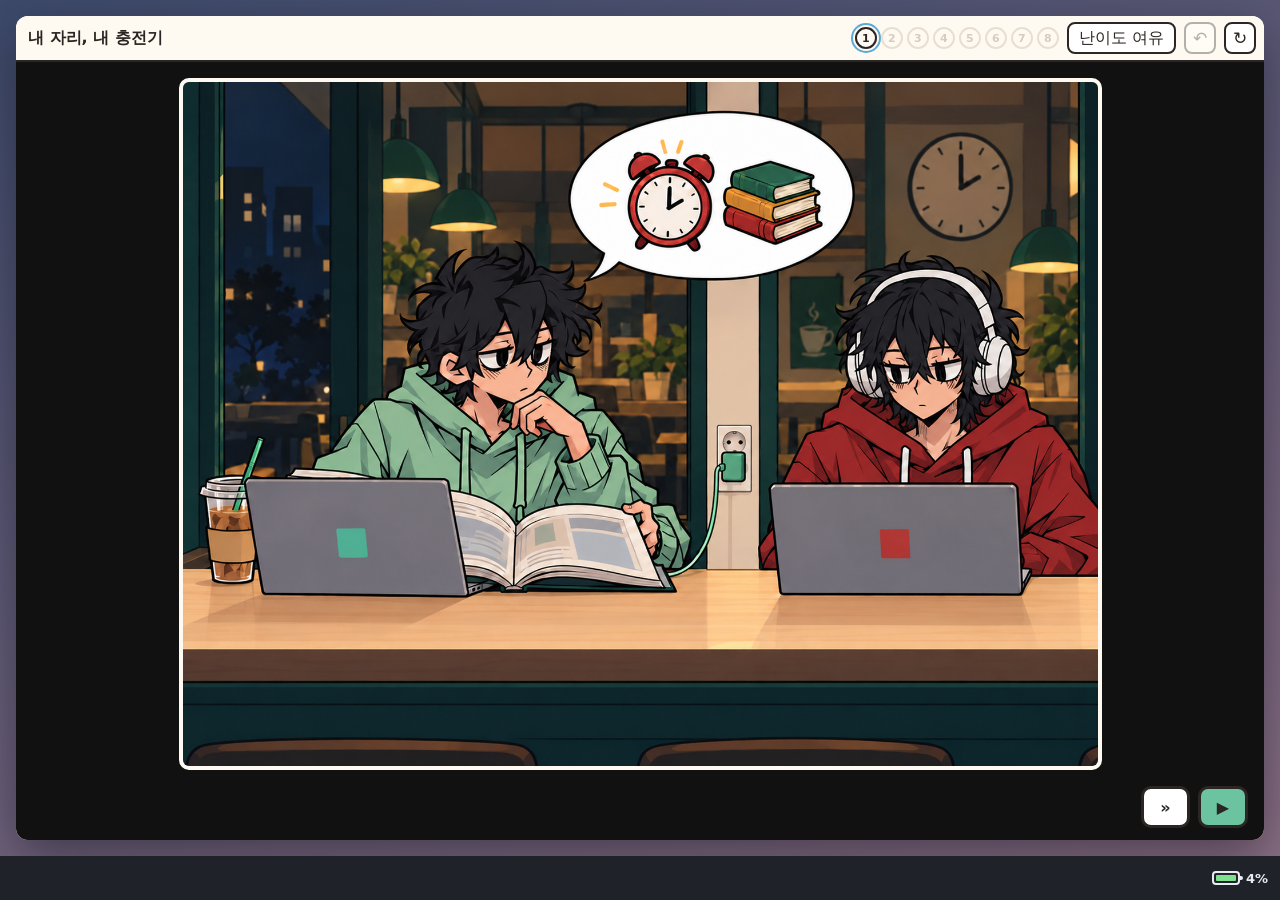
==== commit fc709a2b: "수업 챌린지: AI가 붙인 UI와 문구 삭제, 얼음 조준선은 처음 두 판에서만 토스트와 알림, 도움말 패널, 혼잣말 말풍선, 카메라 화면의 글, 판 제목 표시, 단축키 배지, 작업" ====
--- a/index.html
+++ b/index.html
@@ -4,7 +4,6 @@
   <meta charset="utf-8">
   <meta name="viewport" content="width=device-width, initial-scale=1">
   <title>내 자리, 내 충전기</title>
-  <meta name="description" content="카페에서 빼앗긴 콘센트를 마법 빨대로 조용히 되찾는 퍼즐 게임">
   <link rel="stylesheet" href="src/style.css">
 </head>
 <body>
@@ -13,16 +12,13 @@
       <section id="window" class="window" aria-label="게임 창">
         <header class="titlebar">
           <div class="title-left">
-            <span class="app-icon" aria-hidden="true"></span>
             <span class="app-title">내 자리, 내 충전기</span>
-            <span id="level-name" class="level-name"></span>
           </div>
           <div class="title-right">
             <nav id="level-dots" class="level-dots" aria-label="판 고르기"></nav>
             <button id="btn-difficulty" class="title-btn" type="button"></button>
-            <button id="btn-undo" class="title-btn icon" type="button" title="되돌리기 (Z)" aria-label="되돌리기">↶</button>
-            <button id="btn-restart" class="title-btn icon" type="button" title="처음부터 (R)" aria-label="처음부터">↻</button>
-            <button id="btn-help" class="title-btn icon" type="button" title="도움말" aria-label="도움말">?</button>
+            <button id="btn-undo" class="title-btn icon" type="button" aria-label="되돌리기">↶</button>
+            <button id="btn-restart" class="title-btn icon" type="button" aria-label="처음부터">↻</button>
           </div>
         </header>
 
@@ -46,19 +42,15 @@
 
             <div id="side-bar" class="side-bar" hidden>
               <button id="row-up" class="side-btn" type="button" aria-label="위 줄 보기">▲</button>
-              <span id="side-label" class="side-label"></span>
               <button id="row-down" class="side-btn" type="button" aria-label="아래 줄 보기">▼</button>
             </div>
-            <div id="speech" class="speech" hidden></div>
-            <div id="toast" class="toast" role="status" aria-live="polite"></div>
-            <p class="rotate-hint">화면을 가로로 돌리면 더 크게 보입니다</p>
           </div>
 
           <footer class="tray">
             <div id="drinks" class="drinks"></div>
             <div id="tools" class="tools">
-              <button id="btn-duck" class="tool" type="button" aria-pressed="false">숙이기 <span class="key">S</span></button>
-              <button id="btn-camera" class="tool" type="button">카메라 <span class="key">C</span></button>
+              <button id="btn-duck" class="tool" type="button" aria-pressed="false">숙이기</button>
+              <button id="btn-camera" class="tool" type="button">카메라</button>
             </div>
           </footer>
 
@@ -70,30 +62,25 @@
             <div class="phone">
               <div class="phone-screen">
                 <div id="camera-art" class="camera-art"></div>
-                <p id="camera-title" class="camera-title"></p>
-                <p id="camera-lines" class="camera-lines"></p>
               </div>
-              <p id="camera-thought" class="camera-thought"></p>
-              <button id="camera-close" class="btn" type="button">카메라 닫기 (C)</button>
+              <button id="camera-close" class="btn" type="button" aria-label="카메라 닫기">×</button>
             </div>
           </div>
 
           <div id="overlay-dead" class="overlay screen-off" hidden>
             <p class="overlay-title">배터리가 모두 닳았습니다</p>
-            <p class="overlay-text">화면이 꺼졌습니다. 마지막 행동을 되돌리거나 처음부터 다시 할 수 있습니다.</p>
             <div class="overlay-actions">
-              <button id="dead-undo" class="btn" type="button">되돌리기 (Z)</button>
-              <button id="dead-restart" class="btn" type="button">처음부터 (R)</button>
-              <button id="dead-skip" class="btn ghost" type="button" hidden>이 판 건너뛰기</button>
+              <button id="dead-undo" class="btn" type="button" aria-label="되돌리기">↶</button>
+              <button id="dead-restart" class="btn" type="button" aria-label="처음부터">↻</button>
+              <button id="dead-skip" class="btn ghost" type="button" aria-label="이 판 건너뛰기" hidden>»</button>
             </div>
           </div>
 
           <div id="overlay-won" class="overlay won" hidden>
             <p class="overlay-title">충전기를 되찾았습니다</p>
-            <p id="won-text" class="overlay-text"></p>
             <div class="overlay-actions">
-              <button id="won-next" class="btn" type="button">다음 판</button>
-              <button id="won-undo" class="btn ghost" type="button">되돌려 보기</button>
+              <button id="won-next" class="btn" type="button" aria-label="다음 판">▶</button>
+              <button id="won-undo" class="btn ghost" type="button" aria-label="되돌려 보기">↶</button>
             </div>
           </div>
 
@@ -102,36 +89,17 @@
               <span>배터리 부족</span>
               <button id="popup-low-close" class="os-popup-close" type="button" aria-label="닫기">×</button>
             </div>
-            <p>배터리가 1% 남았습니다. 지금 바로 충전기를 연결하세요.</p>
-          </div>
-
-          <div id="help-panel" class="help-panel" hidden>
-            <p class="help-title">도움말</p>
-            <p>음료를 고른 다음 테이블의 줄을 누르면 빨대로 뱉습니다. 뱉을 때마다 배터리가 1% 줄어들고,
-              음료를 고르거나 살펴보는 데는 배터리가 들지 않습니다.</p>
-            <p>얼음은 고른 줄을 따라 날아가 처음 맞은 물건을 막힐 때까지 밀어냅니다. 메뉴판에 부딪히면 꺾입니다.
-              소다 거품은 물건을 한 칸 띄우고, 다음 행동이 끝나면 터집니다.</p>
-            <p>숙이면 지금 보던 줄을 옆에서 볼 수 있고, 얼음을 보낼 높이도 고를 수 있습니다.</p>
-            <p>휴대폰에서는 한 번 누르면 얼음 경로를 미리 보여 주고, 같은 곳을 한 번 더 누르면 뱉습니다.</p>
-            <p>단축키는 1과 2가 음료, S가 숙이기, C가 카메라, Z가 되돌리기, R이 처음부터입니다.</p>
-            <div class="overlay-actions">
-              <button id="help-prologue" class="btn ghost" type="button">프롤로그 다시 보기</button>
-              <button id="help-close" class="btn" type="button">닫기</button>
-            </div>
           </div>
 
           <div id="prologue" class="prologue" hidden>
             <div id="prologue-stage" class="prologue-stage">
               <div id="prologue-panel" class="prologue-panel">
                 <div id="prologue-art" class="prologue-art"></div>
-                <p id="prologue-bubble" class="comic-bubble" hidden></p>
-                <p id="prologue-notice" class="prologue-notice" hidden></p>
               </div>
             </div>
             <div class="prologue-actions">
-              <span id="prologue-count" class="prologue-count"></span>
-              <button id="prologue-skip" class="btn ghost" type="button">건너뛰기</button>
-              <button id="prologue-next" class="btn" type="button">다음</button>
+              <button id="prologue-skip" class="btn ghost" type="button" aria-label="건너뛰기">»</button>
+              <button id="prologue-next" class="btn" type="button" aria-label="다음">▶</button>
             </div>
           </div>
         </div>
@@ -139,19 +107,13 @@
     </div>
 
     <footer class="taskbar">
-      <span class="start-button" aria-hidden="true"></span>
-      <span class="task-app">내 자리, 내 충전기</span>
       <div class="system-tray">
-        <span class="dday">시험 D-1</span>
         <span id="battery" class="battery" aria-label="배터리">
           <span class="battery-icon"><span id="battery-fill" class="battery-fill"></span></span>
           <span id="battery-text" class="battery-text"></span>
         </span>
-        <span class="clock">새벽 2:13</span>
       </div>
     </footer>
-
-    <div id="notify" class="os-notify" role="status" aria-live="polite"></div>
   </div>
 
   <script src="src/layout.js"></script>
--- a/src/style.css
+++ b/src/style.css
@@ -98,25 +98,9 @@
   min-width: 0;
 }
 
-.app-icon {
-  width: 14px;
-  height: 14px;
-  border-radius: 4px;
-  background: var(--mint);
-  border: 2px solid var(--ink);
-  flex-shrink: 0;
-}
-
 .app-title {
   font-weight: 800;
   white-space: nowrap;
-}
-
-.level-name {
-  color: #7d7268;
-  white-space: nowrap;
-  overflow: hidden;
-  text-overflow: ellipsis;
 }
 
 .level-dots {
@@ -372,6 +356,14 @@
   filter: grayscale(0.6);
 }
 
+.divider-bridge {
+  position: absolute;
+  left: 0;
+  width: var(--cell);
+  background-repeat: no-repeat;
+  background-position: left top;
+}
+
 .divider-segment {
   position: absolute;
   left: 0;
@@ -565,77 +557,6 @@
 .side-btn:disabled {
   opacity: 0.35;
   cursor: default;
-}
-
-.side-label {
-  font-weight: 800;
-}
-
-/* 혼잣말과 알림 */
-
-/* 혼잣말은 화면 위쪽 가운데, 두 사람 얼굴 사이의 카페 안쪽에 띄운다.
-   아래쪽에는 음료 버튼을 짚는 손가락이 와서 겹친다. */
-.speech {
-  position: absolute;
-  left: 50%;
-  top: 12px;
-  transform: translateX(-50%);
-  z-index: 6;
-  max-width: min(360px, calc(100% - 24px));
-  padding-top: 8px;
-  padding-bottom: 8px;
-  padding-left: 14px;
-  padding-right: 14px;
-  border-radius: 14px;
-  border: 3px solid var(--ink);
-  background: #fff;
-  font-weight: 700;
-  line-height: 1.4;
-  box-shadow: 4px 4px 0 var(--ink);
-}
-
-.speech {
-  display: flex;
-  align-items: center;
-  gap: 10px;
-}
-
-.speech-portrait {
-  flex-shrink: 0;
-  width: 56px;
-  height: 56px;
-  margin-top: -18px;
-  margin-bottom: -18px;
-  margin-left: -6px;
-}
-
-.speech-portrait .gbox {
-  font-size: 12px;
-}
-
-.toast {
-  position: absolute;
-  left: 50%;
-  bottom: 12px;
-  z-index: 6;
-  max-width: calc(100% - 40px);
-  padding-top: 8px;
-  padding-bottom: 8px;
-  padding-left: 14px;
-  padding-right: 14px;
-  border-radius: 10px;
-  background: rgba(43, 38, 35, 0.92);
-  color: var(--paper);
-  font-size: 14px;
-  transform: translate(-50%, 8px);
-  opacity: 0;
-  transition: opacity 0.18s ease, transform 0.18s ease;
-  pointer-events: none;
-}
-
-.toast.visible {
-  opacity: 1;
-  transform: translate(-50%, 0);
 }
 
 /* 튜토리얼 손가락 */
@@ -734,31 +655,6 @@
   border-radius: 8px;
 }
 
-/* 단축키는 키보드 키처럼 테두리를 둘러 개수로 읽히지 않게 한다. 마우스가 없는 터치 화면에서는 숨긴다. */
-.key {
-  min-width: 20px;
-  padding-top: 1px;
-  padding-bottom: 2px;
-  padding-left: 5px;
-  padding-right: 5px;
-  border-radius: 5px;
-  border: 1.5px solid #a39684;
-  border-bottom-width: 3px;
-  background: #fffaf1;
-  font-family: inherit;
-  font-size: 11px;
-  font-weight: 700;
-  line-height: 1.2;
-  color: #7d7268;
-  text-align: center;
-}
-
-@media (hover: none) {
-  .key {
-    display: none;
-  }
-}
-
 .drink[aria-pressed="true"],
 .tool[aria-pressed="true"] {
   background: #d6ecf5;
@@ -881,38 +777,6 @@
   font-size: 20px;
 }
 
-.os-popup p {
-  margin: 0;
-  padding-top: 14px;
-  padding-bottom: 16px;
-  padding-left: 14px;
-  padding-right: 14px;
-  line-height: 1.5;
-}
-
-.help-panel {
-  position: absolute;
-  z-index: 25;
-  right: 12px;
-  top: 12px;
-  width: 360px;
-  max-width: calc(100% - 24px);
-  max-height: calc(100% - 24px);
-  overflow-y: auto;
-  padding-top: 4px;
-  padding-bottom: 16px;
-  padding-left: 18px;
-  padding-right: 18px;
-  border-radius: 12px;
-  border: 3px solid var(--ink);
-  background: var(--paper);
-  line-height: 1.6;
-}
-
-.help-title {
-  font-weight: 900;
-}
-
 /* 휴대폰 카메라 */
 
 .camera-overlay {
@@ -950,29 +814,7 @@
   margin-right: auto;
 }
 
-.camera-title {
-  margin-top: 10px;
-  margin-bottom: 4px;
-  font-weight: 900;
-}
-
-.camera-lines {
-  margin: 0;
-  line-height: 1.5;
-}
-
-.camera-line {
-  display: block;
-  white-space: nowrap;
-}
-
-.camera-thought {
-  margin-top: 14px;
-  margin-bottom: 14px;
-  font-weight: 700;
-}
-
-/* 프롤로그. 만화 컷 한 장 안에 말풍선과 알림을 얹는다. 컷은 4:3 비율로 창에 맞춰 줄인다. */
+/* 프롤로그. 컷은 4:3 비율로 창에 맞춰 줄인다. */
 
 .prologue {
   position: absolute;
@@ -1047,59 +889,6 @@
   to { opacity: 1; transform: none; }
 }
 
-/* 만화 말풍선. 위치와 꼬리 방향은 src/story.js의 bubble 값으로 정한다. */
-.comic-bubble {
-  position: absolute;
-  margin: 0;
-  padding-top: 0.6em;
-  padding-bottom: 0.6em;
-  padding-left: 0.9em;
-  padding-right: 0.9em;
-  border-radius: 1.2em;
-  border: 4px solid #111;
-  background: #fff;
-  color: #111;
-  font-size: max(22px, 6cqw);
-  font-weight: 900;
-  line-height: 1.2;
-  text-align: center;
-  white-space: nowrap;
-}
-
-.comic-bubble::after {
-  content: "";
-  position: absolute;
-  bottom: -18px;
-  width: 22px;
-  height: 22px;
-  border-right: 4px solid #111;
-  border-bottom: 4px solid #111;
-  background: #fff;
-  transform: skewX(30deg) rotate(45deg);
-}
-
-.comic-bubble[data-tail="left"]::after { left: 18%; }
-.comic-bubble[data-tail="right"]::after { right: 18%; }
-.comic-bubble[data-tail="none"]::after { display: none; }
-
-/* 컷 안의 노트북 화면에 뜬 경고 알림 */
-.prologue-notice {
-  position: absolute;
-  margin: 0;
-  padding-top: 0.4em;
-  padding-bottom: 0.4em;
-  padding-left: 0.7em;
-  padding-right: 0.7em;
-  border-radius: 6px;
-  border: 3px solid #111;
-  background: #d8434a;
-  color: #fff;
-  font-size: max(20px, 5cqw);
-  font-weight: 800;
-  line-height: 1;
-  box-shadow: 4px 4px 0 #111;
-}
-
 .prologue-actions {
   display: flex;
   align-items: center;
@@ -1111,12 +900,6 @@
   padding-right: 16px;
 }
 
-.prologue-count {
-  margin-right: auto;
-  color: #9a9186;
-  font-size: 14px;
-}
-
 .title-card {
   text-align: center;
   color: var(--paper);
@@ -1145,29 +928,6 @@
   background: var(--os-bar);
   color: var(--os-text);
   font-size: 13px;
-}
-
-.start-button {
-  width: 18px;
-  height: 18px;
-  border-radius: 4px;
-  background:
-    linear-gradient(90deg, transparent 45%, var(--os-bar) 45% 55%, transparent 55%),
-    linear-gradient(180deg, transparent 45%, var(--os-bar) 45% 55%, transparent 55%),
-    #8fb4ff;
-}
-
-.task-app {
-  padding-top: 4px;
-  padding-bottom: 4px;
-  padding-left: 10px;
-  padding-right: 10px;
-  border-radius: 6px;
-  background: rgba(255, 255, 255, 0.1);
-  border-bottom: 2px solid #8fb4ff;
-  white-space: nowrap;
-  overflow: hidden;
-  text-overflow: ellipsis;
 }
 
 .system-tray {
@@ -1221,42 +981,7 @@
   background: #ff6b5e;
 }
 
-.battery.charging .battery-text::after {
-  content: " 충전 중";
-  font-weight: 400;
-}
-
-.os-notify {
-  position: fixed;
-  right: 16px;
-  bottom: calc(var(--taskbar-height) + 12px);
-  z-index: 40;
-  max-width: calc(100% - 32px);
-  padding-top: 12px;
-  padding-bottom: 12px;
-  padding-left: 16px;
-  padding-right: 16px;
-  border-radius: 10px;
-  background: #2b2f3a;
-  color: var(--os-text);
-  font-size: 14px;
-  box-shadow: 0 10px 30px rgba(0, 0, 0, 0.35);
-  transform: translateY(16px);
-  opacity: 0;
-  transition: opacity 0.2s ease, transform 0.2s ease;
-  pointer-events: none;
-}
-
-.os-notify.visible {
-  opacity: 1;
-  transform: translateY(0);
-}
-
 /* 좁은 화면 */
-
-.rotate-hint {
-  display: none;
-}
 
 @media (max-width: 640px) {
   .desktop {
@@ -1270,10 +995,7 @@
     font-size: 15px;
   }
 
-  .task-app,
-  .dday,
-  .label-long,
-  .key {
+  .label-long {
     display: none;
   }
 
@@ -1303,22 +1025,6 @@
     padding-right: 10px;
   }
 
-}
-
-@media (max-width: 640px) and (orientation: portrait) {
-  .rotate-hint {
-    display: block;
-    position: absolute;
-    left: 0;
-    right: 0;
-    bottom: 16px;
-    margin: 0;
-    padding-left: 20px;
-    padding-right: 20px;
-    text-align: center;
-    font-size: 14px;
-    color: #7d7268;
-  }
 }
 
 /* 휴대폰을 세로로 들면 게임 전체를 90도 돌려 가로로 보여 준다(2026-10-24 결정).
@@ -1332,10 +1038,6 @@
     height: 100vw;
     transform: translateX(100vw) rotate(90deg);
     transform-origin: top left;
-  }
-
-  .rotate-hint {
-    display: none !important;
   }
 }
 
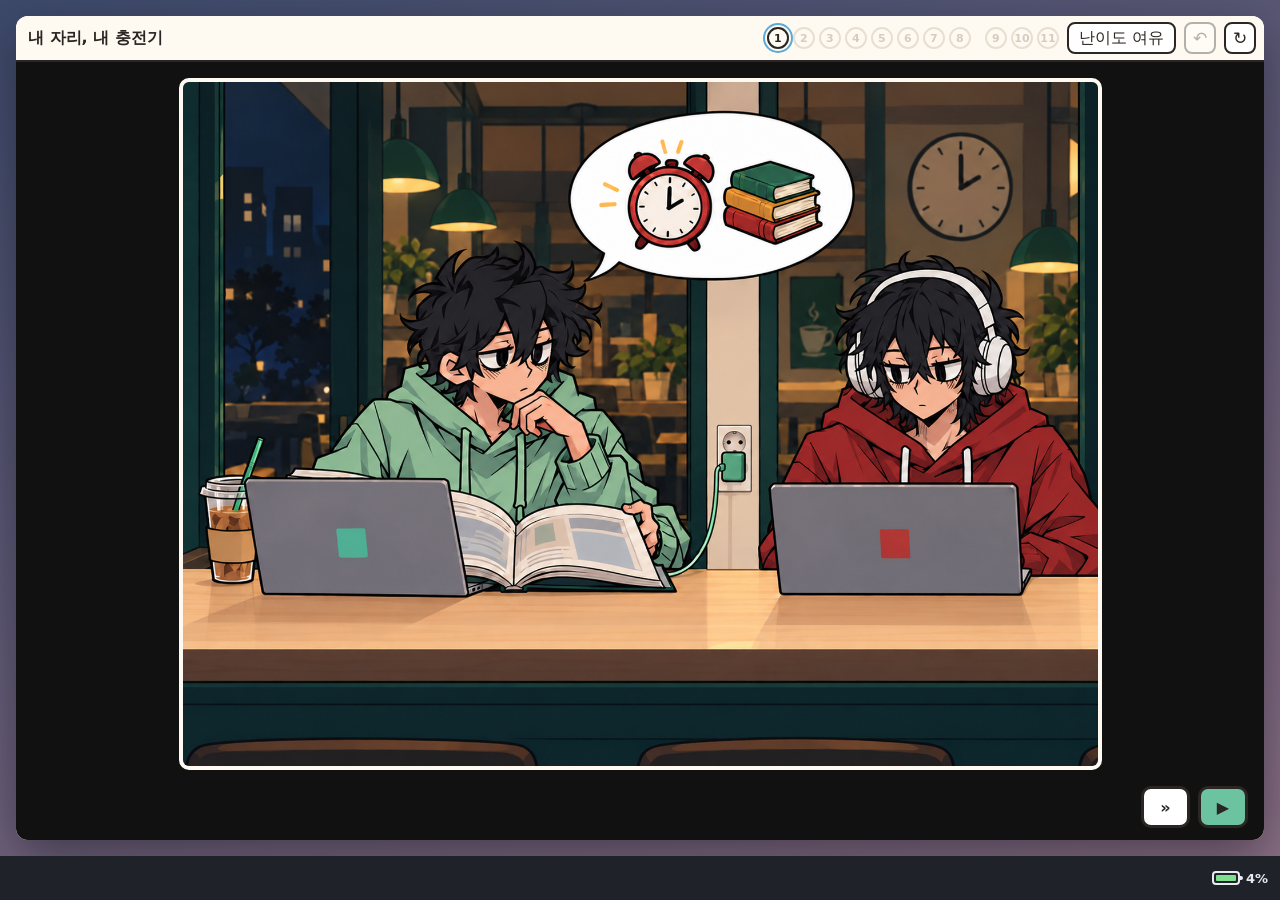
==== commit 716b0023: "2챕터 첫 구현: 옆자리 사람의 시선과 뜨거운 차, 9~11번 판 상대가 보는 칸에서 상대 플러그를 밀거나 띄우면 들키고 판이 끝난다. 시선은 Hitman GO처럼 판에 늘 노랗게" ====
--- a/index.html
+++ b/index.html
@@ -30,6 +30,9 @@
               <div id="side-view" class="view side-view" hidden>
               </div>
               <div id="board" class="board">
+                <div id="gaze-now" class="gaze-zone" hidden></div>
+                <div id="gaze-next" class="gaze-zone next" hidden></div>
+                <div id="steam-cloud" class="steam-cloud" hidden></div>
                 <div id="aim-band" class="aim-band"></div>
                 <div id="divider" class="divider"></div>
               </div>
@@ -73,6 +76,14 @@
               <button id="dead-undo" class="btn" type="button" aria-label="되돌리기">↶</button>
               <button id="dead-restart" class="btn" type="button" aria-label="처음부터">↻</button>
               <button id="dead-skip" class="btn ghost" type="button" aria-label="이 판 건너뛰기" hidden>»</button>
+            </div>
+          </div>
+
+          <div id="overlay-caught" class="overlay caught" hidden>
+            <div id="caught-art" class="caught-art" aria-hidden="true"></div>
+            <div class="overlay-actions">
+              <button id="caught-undo" class="btn" type="button" aria-label="되돌리기">↶</button>
+              <button id="caught-restart" class="btn" type="button" aria-label="처음부터">↻</button>
             </div>
           </div>
 
--- a/src/style.css
+++ b/src/style.css
@@ -118,6 +118,11 @@
   font-size: 11px;
   font-weight: 700;
   color: #a39684;
+}
+
+/* 챕터가 바뀌는 판 앞에는 틈을 두어 챕터를 구분한다. */
+.level-dot.chapter-start {
+  margin-left: 10px;
 }
 
 .level-dot.cleared {
@@ -343,6 +348,60 @@
   opacity: 1;
 }
 
+.board.aim-tea {
+  cursor: pointer;
+}
+
+/* 2챕터 시선. 이번 행동 때 옆자리 사람이 보는 칸은 노랗게 칠하고, 그다음 행동 때 볼 칸은 점선으로 미리 보여 준다.
+   붉은색은 상대 플러그에만 쓰는 색이라(docs/art-brief.md), 시선은 손전등 빛처럼 노란색으로 칠한다.
+   칸막이 열은 칠하지 않고, 물건보다 뒤에 깐다. */
+.gaze-zone {
+  position: absolute;
+  top: 0;
+  bottom: 0;
+  border-radius: 10px;
+  background: rgba(255, 204, 51, 0.26);
+  border: 3px solid rgba(214, 156, 0, 0.85);
+  pointer-events: none;
+}
+
+.gaze-zone.next {
+  background: transparent;
+  border-style: dashed;
+  border-color: rgba(214, 156, 0, 0.6);
+}
+
+/* 차의 김. 칸막이와 그 왼쪽 한 칸 위에 떠서 시선을 가린다. 그림이 오기 전까지 CSS로 그린다. */
+.steam-cloud {
+  position: absolute;
+  top: -14px;
+  bottom: -14px;
+  z-index: 3;
+  border-radius: 40px;
+  background:
+    radial-gradient(circle at 30% 30%, rgba(255, 255, 255, 0.95) 0 22%, transparent 45%),
+    radial-gradient(circle at 70% 55%, rgba(255, 255, 255, 0.9) 0 25%, transparent 50%),
+    radial-gradient(circle at 40% 80%, rgba(255, 255, 255, 0.85) 0 20%, transparent 45%);
+  pointer-events: none;
+  animation: steam-drift 1.8s ease-in-out infinite alternate;
+}
+
+@keyframes steam-drift {
+  from { transform: translateY(0); opacity: 0.85; }
+  to { transform: translateY(-6px); opacity: 1; }
+}
+
+.steam-puff {
+  position: absolute;
+  left: -30px;
+  top: -30px;
+  width: 60px;
+  height: 60px;
+  border-radius: 50%;
+  background: radial-gradient(circle, rgba(255, 255, 255, 0.95) 0 35%, transparent 70%);
+  pointer-events: none;
+}
+
 .divider {
   position: absolute;
   top: 0;
@@ -691,6 +750,16 @@
 
 .won {
   background: rgba(244, 237, 225, 0.9);
+}
+
+.caught {
+  background: rgba(60, 14, 18, 0.82);
+}
+
+.caught-art {
+  width: 160px;
+  height: 160px;
+  margin-bottom: 16px;
 }
 
 .overlay-title {
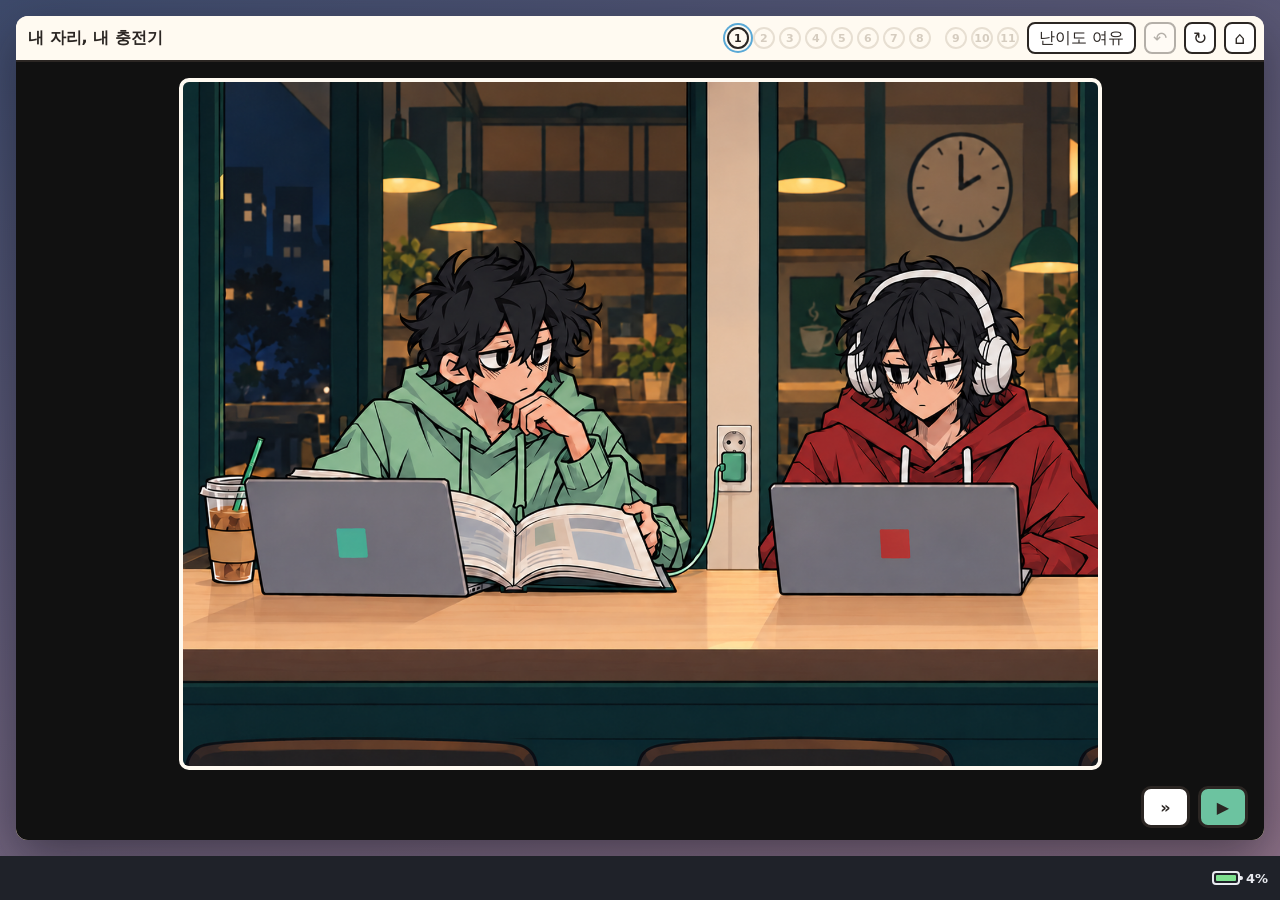
==== commit c46af0dd: "초기화 버튼 추가: 두 번 누르면 진행 기록을 지우고 프롤로그부터 도움말을 지우면서 프롤로그를 다시 볼 방법이 없어져서, 제목줄에 ⌂ 버튼을 더했다. 되돌릴 수 없는 동작이라 글 " ====
--- a/index.html
+++ b/index.html
@@ -19,6 +19,7 @@
             <button id="btn-difficulty" class="title-btn" type="button"></button>
             <button id="btn-undo" class="title-btn icon" type="button" aria-label="되돌리기">↶</button>
             <button id="btn-restart" class="title-btn icon" type="button" aria-label="처음부터">↻</button>
+            <button id="btn-reset" class="title-btn icon" type="button" aria-label="진행 기록을 지우고 프롤로그부터 다시 시작">⌂</button>
           </div>
         </header>
 
--- a/src/style.css
+++ b/src/style.css
@@ -162,6 +162,14 @@
 .title-btn:disabled {
   opacity: 0.35;
   cursor: default;
+}
+
+/* 초기화 버튼을 한 번 누른 상태. 한 번 더 누르면 진행 기록을 지운다는 것을 글 없이 알린다. */
+.title-btn.armed {
+  background: #d8434a;
+  border-color: #8f1f25;
+  color: #fff;
+  animation: shake 0.3s ease 2;
 }
 
 .window-body {
@@ -762,6 +770,10 @@
   margin-bottom: 16px;
 }
 
+.caught-art.mirrored {
+  transform: scaleX(-1);
+}
+
 .overlay-title {
   margin-top: 0;
   margin-bottom: 8px;
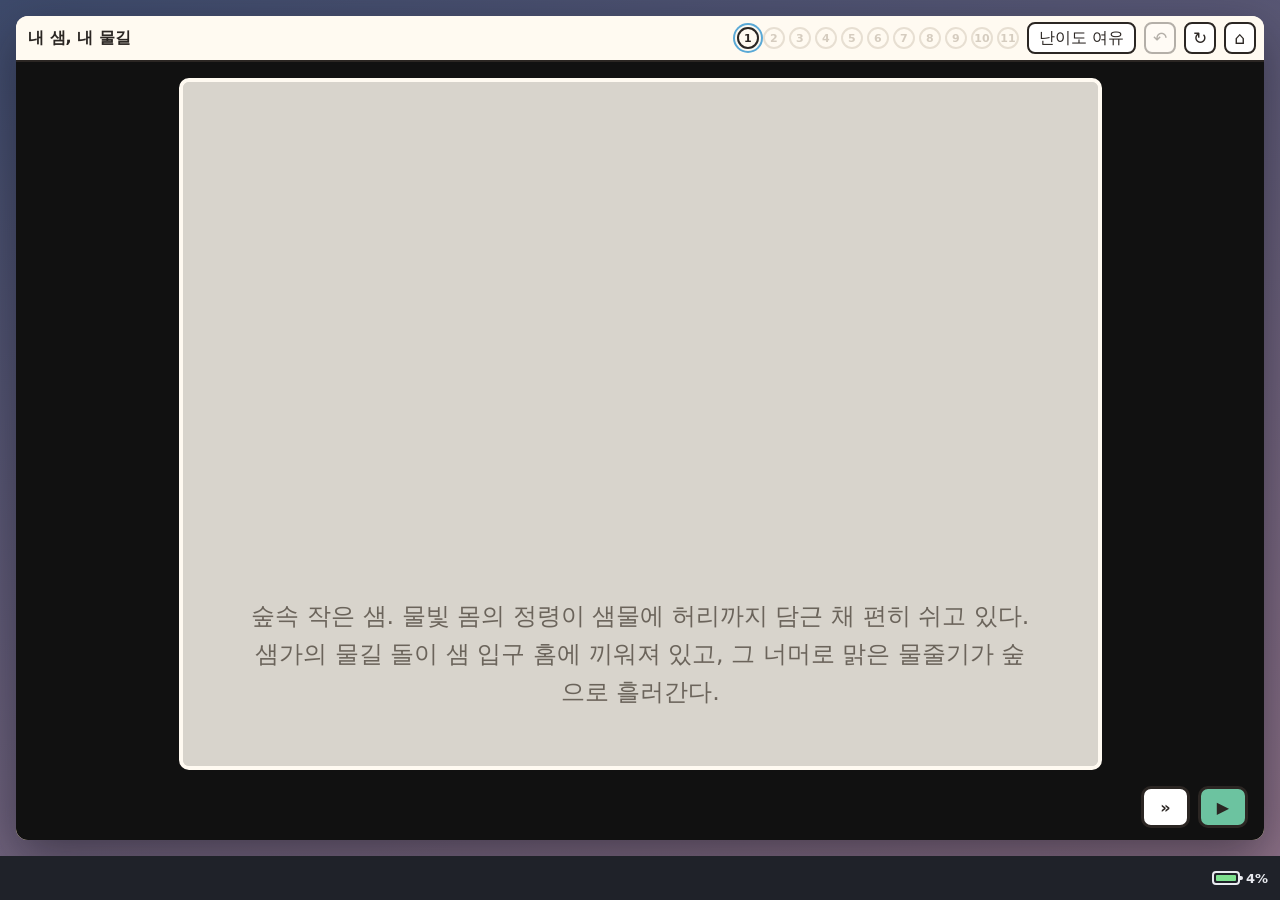
==== commit 927b12d6: "화면에 보이는 이름과 프롤로그를 물의 정령 세계로 옮김 제목은 "내 샘, 내 물길"이고, 판 제목과 회색 상자 이름표와 배치 이름표, 프롤로그 여섯 컷의 장면 설명을 목업의 여섯 " ====
--- a/index.html
+++ b/index.html
@@ -3,7 +3,7 @@
 <head>
   <meta charset="utf-8">
   <meta name="viewport" content="width=device-width, initial-scale=1">
-  <title>내 자리, 내 충전기</title>
+  <title>내 샘, 내 물길</title>
   <link rel="stylesheet" href="src/style.css">
 </head>
 <body>
@@ -12,7 +12,7 @@
       <section id="window" class="window" aria-label="게임 창">
         <header class="titlebar">
           <div class="title-left">
-            <span class="app-title">내 자리, 내 충전기</span>
+            <span class="app-title">내 샘, 내 물길</span>
           </div>
           <div class="title-right">
             <nav id="level-dots" class="level-dots" aria-label="판 고르기"></nav>
@@ -53,7 +53,7 @@
           <footer class="tray">
             <div id="drinks" class="drinks"></div>
             <div id="tools" class="tools">
-              <button id="btn-duck" class="tool" type="button" aria-pressed="false">숙이기</button>
+              <button id="btn-duck" class="tool" type="button" aria-pressed="false" aria-label="물속에 가라앉아 보기">⤓</button>
               <button id="btn-camera" class="tool" type="button">카메라</button>
             </div>
           </footer>
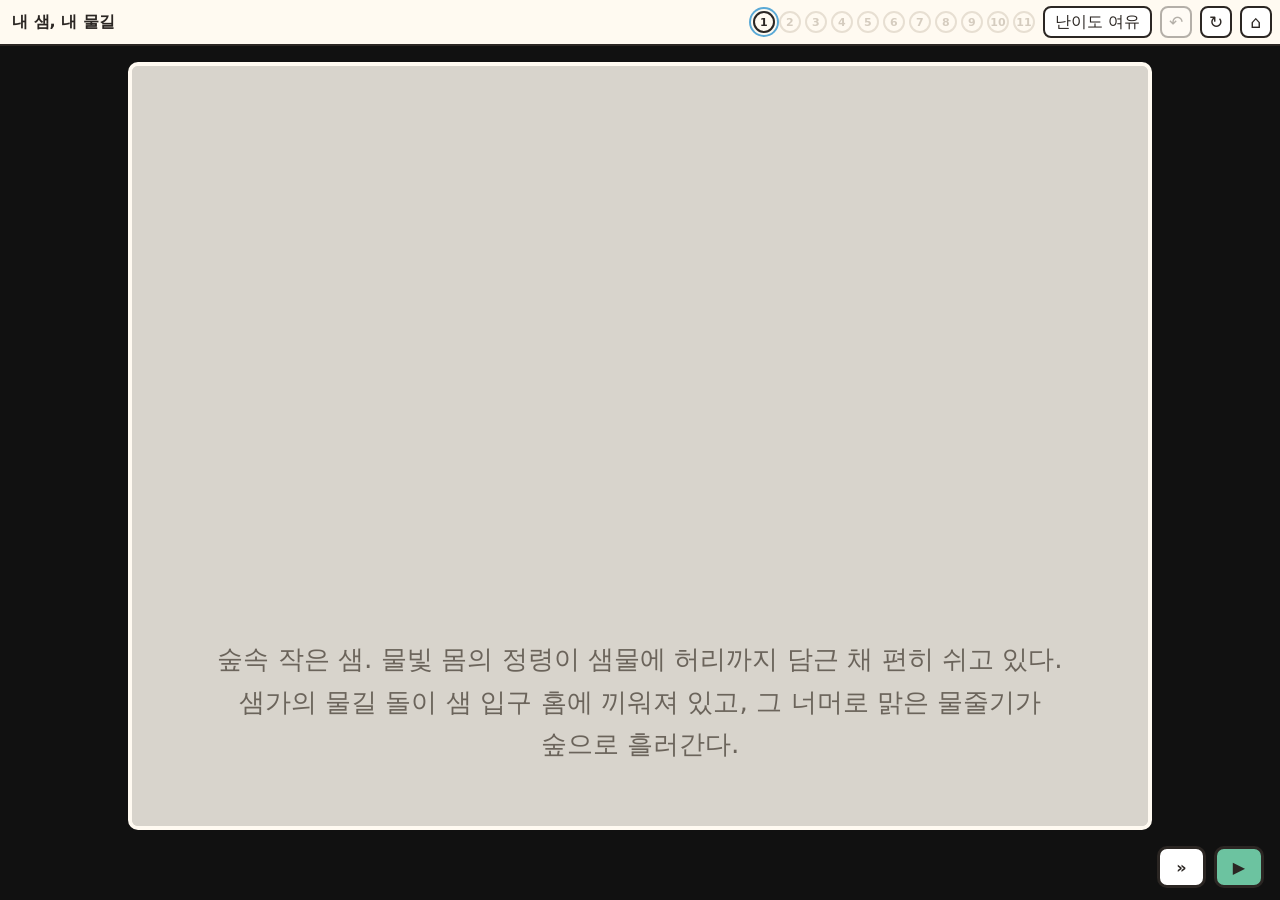
==== commit dac0f3a6: "랩탑 메타 연출을 걷어 내고 남은 행동 수를 정령의 몸으로 보여 줌 작업 표시줄, 배터리 아이콘, 배터리 부족 팝업, 화면 꺼짐, 휴대폰 카메라를 지웠다. 아래 트레이에 정령 몸과" ====
--- a/index.html
+++ b/index.html
@@ -51,10 +51,14 @@
           </div>
 
           <footer class="tray">
+            <!-- 정령의 몸이 곧 남은 행동 수다. 몸의 크기와 투명도, 채운 물방울 개수가 남은 물을 따라간다. -->
+            <div id="spirit-meter" class="spirit-meter" role="img" aria-label="정령의 몸에 남은 물">
+              <div id="spirit-body" class="spirit-body"></div>
+              <div id="drops" class="drops"></div>
+            </div>
             <div id="drinks" class="drinks"></div>
             <div id="tools" class="tools">
               <button id="btn-duck" class="tool" type="button" aria-pressed="false" aria-label="물속에 가라앉아 보기">⤓</button>
-              <button id="btn-camera" class="tool" type="button">카메라</button>
             </div>
           </footer>
 
@@ -62,17 +66,8 @@
             <div class="finger-art"></div>
           </div>
 
-          <div id="camera" class="overlay camera-overlay" hidden>
-            <div class="phone">
-              <div class="phone-screen">
-                <div id="camera-art" class="camera-art"></div>
-              </div>
-              <button id="camera-close" class="btn" type="button" aria-label="카메라 닫기">×</button>
-            </div>
-          </div>
-
-          <div id="overlay-dead" class="overlay screen-off" hidden>
-            <p class="overlay-title">배터리가 모두 닳았습니다</p>
+          <div id="overlay-dead" class="overlay evaporated" hidden>
+            <div id="dead-art" class="spirit-art" aria-hidden="true"></div>
             <div class="overlay-actions">
               <button id="dead-undo" class="btn" type="button" aria-label="되돌리기">↶</button>
               <button id="dead-restart" class="btn" type="button" aria-label="처음부터">↻</button>
@@ -89,17 +84,10 @@
           </div>
 
           <div id="overlay-won" class="overlay won" hidden>
-            <p class="overlay-title">충전기를 되찾았습니다</p>
+            <div id="won-art" class="spirit-art" aria-hidden="true"></div>
             <div class="overlay-actions">
               <button id="won-next" class="btn" type="button" aria-label="다음 판">▶</button>
               <button id="won-undo" class="btn ghost" type="button" aria-label="되돌려 보기">↶</button>
-            </div>
-          </div>
-
-          <div id="popup-low" class="os-popup" hidden>
-            <div id="popup-low-bar" class="os-popup-bar">
-              <span>배터리 부족</span>
-              <button id="popup-low-close" class="os-popup-close" type="button" aria-label="닫기">×</button>
             </div>
           </div>
 
@@ -117,15 +105,6 @@
         </div>
       </section>
     </div>
-
-    <footer class="taskbar">
-      <div class="system-tray">
-        <span id="battery" class="battery" aria-label="배터리">
-          <span class="battery-icon"><span id="battery-fill" class="battery-fill"></span></span>
-          <span id="battery-text" class="battery-text"></span>
-        </span>
-      </div>
-    </footer>
   </div>
 
   <script src="src/layout.js"></script>
--- a/src/style.css
+++ b/src/style.css
@@ -9,11 +9,9 @@
   --sky: #5aa9d6;
   --gray: #c9c6c0;
   --gray-dark: #8f8a83;
-  --os-bar: #1f2229;
-  --os-text: #e9ebf0;
-  --wallpaper-top: #3d4a6b;
-  --wallpaper-bottom: #8e7187;
-  --taskbar-height: 44px;
+  --frame: #1f2e27;
+  --spirit: #7cc4e8;
+  --spirit-dark: #3f8fb8;
   --cell: 88px;
 }
 
@@ -26,10 +24,13 @@
   margin: 0;
   height: 100%;
   overflow: hidden;
-  background: var(--os-bar);
+  background: var(--frame);
   color: var(--ink);
   font-family: "Pretendard", "Apple SD Gothic Neo", "Malgun Gothic", system-ui, sans-serif;
   -webkit-tap-highlight-color: transparent;
+  /* 한국어 낱말 중간에서 줄이 꺾이지 않게 띄어쓰기에서만 끊는다(회색 상자 이름표와 프롤로그 장면 설명). */
+  word-break: keep-all;
+  overflow-wrap: break-word;
 }
 
 button {
@@ -42,24 +43,20 @@
   display: none !important;
 }
 
-/* 랩탑 바탕화면 */
+/* 게임 바탕. 예전에는 랩탑 바탕화면과 작업 표시줄을 그렸지만, 물의 정령 컨셉으로 옮기며(2026-10-28) 게임 창이 화면을 채운다. */
 
 .screen {
   position: fixed;
   inset: 0;
   display: flex;
   flex-direction: column;
-  background: linear-gradient(160deg, var(--wallpaper-top), var(--wallpaper-bottom));
+  background: var(--frame);
 }
 
 .desktop {
   flex: 1;
   min-height: 0;
   display: flex;
-  padding-top: 16px;
-  padding-bottom: 16px;
-  padding-left: 16px;
-  padding-right: 16px;
 }
 
 .window {
@@ -70,10 +67,8 @@
   max-width: 1280px;
   margin-left: auto;
   margin-right: auto;
-  border-radius: 12px;
   overflow: hidden;
   background: var(--cream);
-  box-shadow: 0 18px 50px rgba(10, 12, 20, 0.45);
 }
 
 .titlebar {
@@ -120,11 +115,6 @@
   color: #a39684;
 }
 
-/* 챕터가 바뀌는 판 앞에는 틈을 두어 챕터를 구분한다. */
-.level-dot.chapter-start {
-  margin-left: 10px;
-}
-
 .level-dot.cleared {
   background: var(--mint);
   border-color: var(--ink);
@@ -191,8 +181,9 @@
   transition: filter 0.8s ease;
 }
 
-.window.power-saver .stage {
-  filter: grayscale(0.85) brightness(0.78);
+/* 몸의 물이 거의 남지 않으면 판의 색이 바래며 말라 간다. 화면을 어둡게 하지 않고 채도만 낮춘다. */
+.window.drying .stage {
+  filter: saturate(0.25) brightness(0.98);
 }
 
 .scene {
@@ -292,8 +283,9 @@
     var(--plate),
     var(--panel);
 }
-.gbox-window { background: #2f3b52; color: #c9d3e6; border-radius: 0; }
-.gbox-table { background: #d9b88f; border-radius: 18px; color: transparent; }
+.gbox-window { background: #2f4a3a; color: #cfe3d3; border-radius: 0; }
+.gbox-table { background: #c8b98f; border-radius: 18px; color: transparent; }
+.gbox-spirit { background: var(--spirit); border-radius: 50% 50% 42% 42%; }
 .gbox-plain { background: var(--gray); }
 
 /* 메뉴판 회색 상자는 얼음이 꺾이는 기울기가 보이도록 대각선을 그린다. 기본은 "/" 모양이고, "\\" 메뉴판은 좌우를 뒤집는다. */
@@ -672,7 +664,7 @@
   display: flex;
   flex-wrap: wrap;
   align-items: center;
-  justify-content: space-between;
+  justify-content: flex-start;
   gap: 8px 16px;
   padding-top: 10px;
   padding-bottom: 10px;
@@ -687,6 +679,74 @@
   display: flex;
   flex-wrap: wrap;
   gap: 10px;
+}
+
+.tools {
+  margin-left: auto;
+}
+
+/* 정령의 몸. --fill(0~1)이 남은 물의 비율이고, 몸의 크기와 투명도가 그것을 따라간다.
+   가득 찼을 때 몸은 44 x 52px이고, 다 마르면 45% 크기에 35% 불투명도까지 줄어든다. */
+.spirit-meter {
+  --fill: 1;
+  display: flex;
+  align-items: flex-end;
+  gap: 8px;
+  min-height: 52px;
+}
+
+.spirit-body {
+  width: 44px;
+  height: 52px;
+  transform-origin: 50% 100%;
+  transform: scale(calc(0.45 + 0.55 * var(--fill)));
+  opacity: calc(0.35 + 0.65 * var(--fill));
+  transition: transform 0.45s ease, opacity 0.45s ease;
+}
+
+.spirit-meter.refilled .spirit-body {
+  animation: refill-glow 0.9s ease;
+}
+
+@keyframes refill-glow {
+  0% { filter: none; }
+  50% { filter: drop-shadow(0 0 8px var(--spirit)); }
+  100% { filter: none; }
+}
+
+.spirit-body .gbox {
+  border-width: 3px;
+}
+
+/* 물방울 하나가 행동 하나다. 채운 방울이 남은 행동이고, 전체 개수가 그 판의 최대 행동 수다. */
+.drops {
+  display: flex;
+  flex-wrap: wrap;
+  align-items: flex-end;
+  gap: 5px;
+  max-width: 120px;
+  padding-bottom: 4px;
+}
+
+.drop {
+  width: 13px;
+  height: 13px;
+  border: 2px dashed rgba(43, 38, 35, 0.45);
+  border-radius: 0 50% 50% 50%;
+  transform: rotate(45deg) scale(0.85);
+  background: transparent;
+  transition: background 0.3s ease, transform 0.3s ease, border-color 0.3s ease;
+}
+
+.drop.full {
+  border: 2px solid var(--ink);
+  background: var(--spirit);
+  transform: rotate(45deg) scale(1);
+}
+
+/* 판을 깨면 아래 방울부터 차례로 다시 찬다. */
+.spirit-meter.refilled .drop.full {
+  transition-delay: calc(var(--order) * 60ms);
 }
 
 .drink,
@@ -744,20 +804,40 @@
   text-align: center;
 }
 
-.screen-off {
-  background: #050506;
-  color: #9aa0ab;
-  animation: power-off 0.5s ease;
-}
-
-@keyframes power-off {
-  0% { clip-path: inset(0 0 0 0); background: #fff; }
-  40% { clip-path: inset(49% 0 49% 0); background: #fff; }
-  100% { clip-path: inset(0 0 0 0); background: #050506; }
-}
-
+/* 증발과 다시 차오름은 글 없이 정령의 몸만으로 보여 준다(2026-10-28). 그림은 트레이와 같은 ui-spirit이다. */
+.spirit-art {
+  width: 110px;
+  height: 130px;
+  margin-bottom: 18px;
+}
+
+/* 몸의 물이 바닥나면 정령이 김이 되어 위로 흩어진다. */
+.evaporated {
+  background: rgba(214, 224, 228, 0.92);
+}
+
+.evaporated .spirit-art {
+  animation: evaporate 1.4s ease-out both;
+}
+
+@keyframes evaporate {
+  from { opacity: 0.7; transform: translateY(0) scale(0.6); filter: blur(0); }
+  to { opacity: 0.12; transform: translateY(-28px) scale(0.75, 0.9); filter: blur(4px); }
+}
+
+/* 판을 깨면 물길이 이어져 작아졌던 몸이 다시 가득 찬다. */
 .won {
-  background: rgba(244, 237, 225, 0.9);
+  background: rgba(226, 242, 248, 0.9);
+}
+
+.won .spirit-art {
+  animation: refill 1s ease-out both;
+}
+
+@keyframes refill {
+  from { opacity: 0.45; transform: scale(0.5); filter: drop-shadow(0 0 0 var(--spirit)); }
+  70% { opacity: 1; transform: scale(1.06); filter: drop-shadow(0 0 14px var(--spirit)); }
+  to { opacity: 1; transform: scale(1); filter: drop-shadow(0 0 4px var(--spirit)); }
 }
 
 .caught {
@@ -772,24 +852,6 @@
 
 .caught-art.mirrored {
   transform: scaleX(-1);
-}
-
-.overlay-title {
-  margin-top: 0;
-  margin-bottom: 8px;
-  font-size: 24px;
-  font-weight: 900;
-}
-
-.screen-off .overlay-title {
-  color: #e9ebf0;
-}
-
-.overlay-text {
-  margin-top: 0;
-  margin-bottom: 18px;
-  max-width: 420px;
-  line-height: 1.6;
 }
 
 .overlay-actions {
@@ -811,88 +873,6 @@
 
 .btn.ghost {
   background: #fff;
-}
-
-.screen-off .btn {
-  border-color: #c7ccd6;
-  background: #2a2d35;
-  color: #e9ebf0;
-}
-
-.os-popup {
-  position: absolute;
-  z-index: 15;
-  left: 50%;
-  top: 30%;
-  width: 300px;
-  max-width: calc(100% - 40px);
-  border-radius: 10px;
-  overflow: hidden;
-  background: #fbfbfd;
-  color: #222;
-  box-shadow: 0 14px 40px rgba(0, 0, 0, 0.35);
-  transform: translate(-50%, 0);
-}
-
-.os-popup-bar {
-  display: flex;
-  align-items: center;
-  justify-content: space-between;
-  padding-top: 6px;
-  padding-bottom: 6px;
-  padding-left: 12px;
-  padding-right: 6px;
-  background: #d8434a;
-  color: #fff;
-  font-weight: 700;
-  cursor: grab;
-  touch-action: none;
-}
-
-.os-popup-close {
-  width: 28px;
-  height: 28px;
-  border: 0;
-  background: transparent;
-  color: #fff;
-  font-size: 20px;
-}
-
-/* 휴대폰 카메라 */
-
-.camera-overlay {
-  background: rgba(20, 20, 24, 0.6);
-}
-
-.phone {
-  width: 300px;
-  max-width: 100%;
-  padding-top: 26px;
-  padding-bottom: 18px;
-  padding-left: 16px;
-  padding-right: 16px;
-  border-radius: 34px;
-  border: 8px solid #17171a;
-  background: #2d2d33;
-  color: #eee;
-}
-
-.phone-screen {
-  padding-top: 14px;
-  padding-bottom: 12px;
-  padding-left: 12px;
-  padding-right: 12px;
-  border-radius: 10px;
-  border: 2px dashed rgba(255, 255, 255, 0.7);
-  background: #f4f1ea;
-  color: var(--ink);
-}
-
-.camera-art {
-  width: 120px;
-  height: 120px;
-  margin-left: auto;
-  margin-right: auto;
 }
 
 /* 프롤로그. 컷은 4:3 비율로 창에 맞춰 줄인다. */
@@ -997,81 +977,9 @@
   color: #b9b2a6;
 }
 
-/* 작업 표시줄 */
-
-.taskbar {
-  height: var(--taskbar-height);
-  display: flex;
-  align-items: center;
-  gap: 12px;
-  padding-left: 12px;
-  padding-right: 12px;
-  background: var(--os-bar);
-  color: var(--os-text);
-  font-size: 13px;
-}
-
-.system-tray {
-  margin-left: auto;
-  display: flex;
-  align-items: center;
-  gap: 14px;
-  white-space: nowrap;
-}
-
-.battery {
-  display: flex;
-  align-items: center;
-  gap: 6px;
-  font-weight: 700;
-}
-
-.battery-icon {
-  position: relative;
-  width: 28px;
-  height: 14px;
-  padding: 2px;
-  border: 2px solid currentColor;
-  border-radius: 4px;
-}
-
-.battery-icon::after {
-  content: "";
-  position: absolute;
-  right: -5px;
-  top: 3px;
-  width: 3px;
-  height: 4px;
-  border-radius: 0 2px 2px 0;
-  background: currentColor;
-}
-
-.battery-fill {
-  display: block;
-  height: 100%;
-  border-radius: 1px;
-  background: #7ee08f;
-  transition: width 0.3s ease, background 0.3s ease;
-}
-
-.battery.low {
-  color: #ff8a80;
-}
-
-.battery.low .battery-fill {
-  background: #ff6b5e;
-}
-
 /* 좁은 화면 */
 
 @media (max-width: 640px) {
-  .desktop {
-    padding-top: 8px;
-    padding-bottom: 8px;
-    padding-left: 8px;
-    padding-right: 8px;
-  }
-
   .app-title {
     font-size: 15px;
   }
@@ -1124,21 +1032,6 @@
 
 /* 휴대폰 가로 화면(세로로 들어 돌린 경우와 실제로 가로로 든 경우)은 높이가 짧아서, 판을 크게 보이도록 둘레를 얇게 줄인다. */
 @media (hover: none) and (orientation: portrait) and (max-width: 900px), (hover: none) and (orientation: landscape) and (max-height: 500px) {
-  :root {
-    --taskbar-height: 30px;
-  }
-
-  .desktop {
-    padding-top: 0;
-    padding-bottom: 0;
-    padding-left: 0;
-    padding-right: 0;
-  }
-
-  .window {
-    border-radius: 0;
-  }
-
   .titlebar {
     flex-wrap: nowrap;
     padding-top: 2px;
@@ -1172,8 +1065,13 @@
     height: 32px;
   }
 
-  .taskbar {
-    font-size: 12px;
+  .spirit-meter {
+    min-height: 40px;
+  }
+
+  .spirit-body {
+    width: 34px;
+    height: 40px;
   }
 }
 
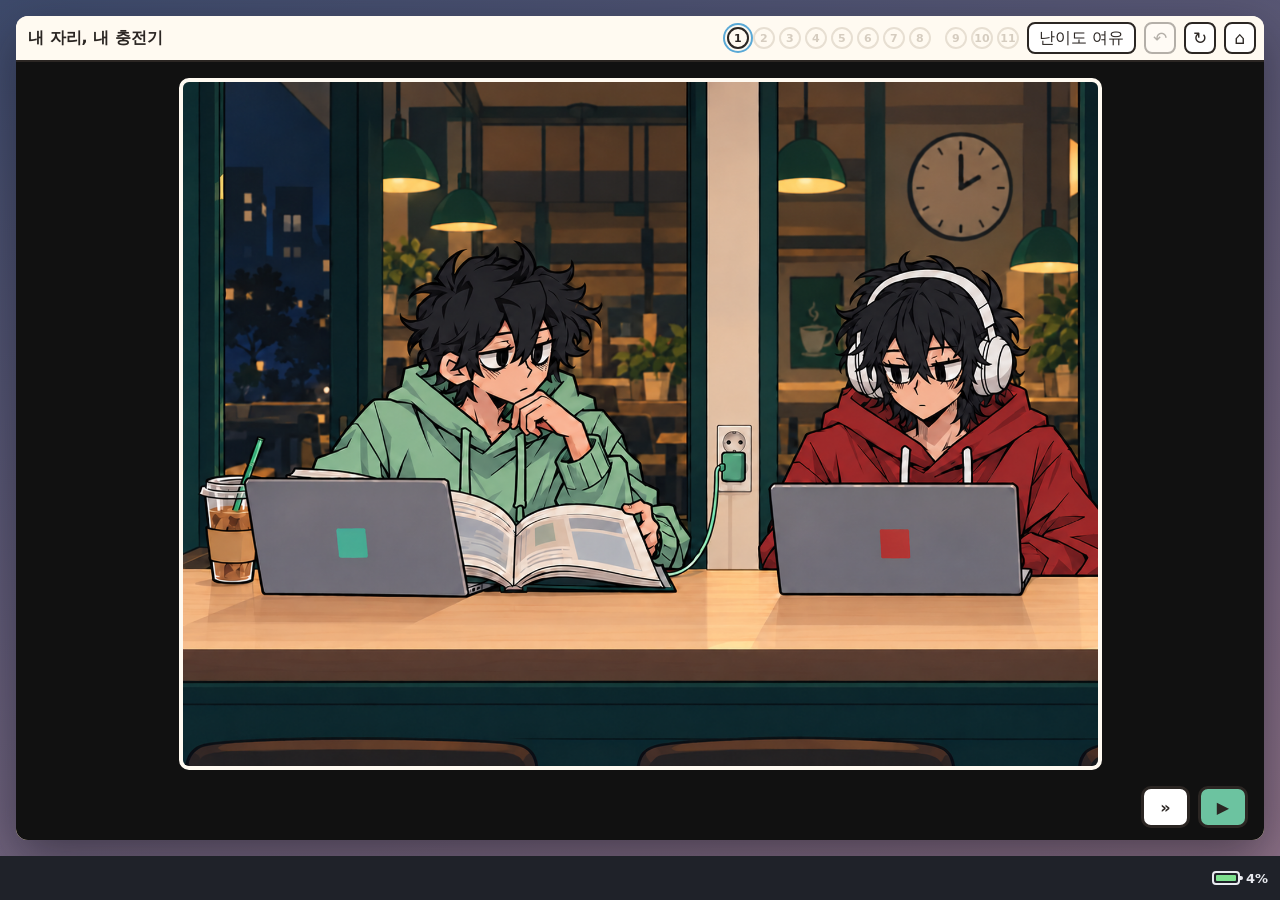
==== commit 42700592: "11-04에는 카페 버전을 다듬어 가져가기로 하고 게임 파일을 되돌림 사용자가 물의 정령 버전과 운동량 시제품 모두 카페 버전보다 낫지 않다고 판단했다. 게임 파일과 그림을 카페 " ====
--- a/index.html
+++ b/index.html
@@ -3,7 +3,7 @@
 <head>
   <meta charset="utf-8">
   <meta name="viewport" content="width=device-width, initial-scale=1">
-  <title>내 샘, 내 물길</title>
+  <title>내 자리, 내 충전기</title>
   <link rel="stylesheet" href="src/style.css">
 </head>
 <body>
@@ -12,7 +12,7 @@
       <section id="window" class="window" aria-label="게임 창">
         <header class="titlebar">
           <div class="title-left">
-            <span class="app-title">내 샘, 내 물길</span>
+            <span class="app-title">내 자리, 내 충전기</span>
           </div>
           <div class="title-right">
             <nav id="level-dots" class="level-dots" aria-label="판 고르기"></nav>
@@ -51,14 +51,10 @@
           </div>
 
           <footer class="tray">
-            <!-- 정령의 몸이 곧 남은 행동 수다. 몸의 크기와 투명도, 채운 물방울 개수가 남은 물을 따라간다. -->
-            <div id="spirit-meter" class="spirit-meter" role="img" aria-label="정령의 몸에 남은 물">
-              <div id="spirit-body" class="spirit-body"></div>
-              <div id="drops" class="drops"></div>
-            </div>
             <div id="drinks" class="drinks"></div>
             <div id="tools" class="tools">
-              <button id="btn-duck" class="tool" type="button" aria-pressed="false" aria-label="물속에 가라앉아 보기">⤓</button>
+              <button id="btn-duck" class="tool" type="button" aria-pressed="false">숙이기</button>
+              <button id="btn-camera" class="tool" type="button">카메라</button>
             </div>
           </footer>
 
@@ -66,8 +62,17 @@
             <div class="finger-art"></div>
           </div>
 
-          <div id="overlay-dead" class="overlay evaporated" hidden>
-            <div id="dead-art" class="spirit-art" aria-hidden="true"></div>
+          <div id="camera" class="overlay camera-overlay" hidden>
+            <div class="phone">
+              <div class="phone-screen">
+                <div id="camera-art" class="camera-art"></div>
+              </div>
+              <button id="camera-close" class="btn" type="button" aria-label="카메라 닫기">×</button>
+            </div>
+          </div>
+
+          <div id="overlay-dead" class="overlay screen-off" hidden>
+            <p class="overlay-title">배터리가 모두 닳았습니다</p>
             <div class="overlay-actions">
               <button id="dead-undo" class="btn" type="button" aria-label="되돌리기">↶</button>
               <button id="dead-restart" class="btn" type="button" aria-label="처음부터">↻</button>
@@ -84,10 +89,17 @@
           </div>
 
           <div id="overlay-won" class="overlay won" hidden>
-            <div id="won-art" class="spirit-art" aria-hidden="true"></div>
+            <p class="overlay-title">충전기를 되찾았습니다</p>
             <div class="overlay-actions">
               <button id="won-next" class="btn" type="button" aria-label="다음 판">▶</button>
               <button id="won-undo" class="btn ghost" type="button" aria-label="되돌려 보기">↶</button>
+            </div>
+          </div>
+
+          <div id="popup-low" class="os-popup" hidden>
+            <div id="popup-low-bar" class="os-popup-bar">
+              <span>배터리 부족</span>
+              <button id="popup-low-close" class="os-popup-close" type="button" aria-label="닫기">×</button>
             </div>
           </div>
 
@@ -105,6 +117,15 @@
         </div>
       </section>
     </div>
+
+    <footer class="taskbar">
+      <div class="system-tray">
+        <span id="battery" class="battery" aria-label="배터리">
+          <span class="battery-icon"><span id="battery-fill" class="battery-fill"></span></span>
+          <span id="battery-text" class="battery-text"></span>
+        </span>
+      </div>
+    </footer>
   </div>
 
   <script src="src/layout.js"></script>
--- a/src/style.css
+++ b/src/style.css
@@ -9,9 +9,11 @@
   --sky: #5aa9d6;
   --gray: #c9c6c0;
   --gray-dark: #8f8a83;
-  --frame: #1f2e27;
-  --spirit: #7cc4e8;
-  --spirit-dark: #3f8fb8;
+  --os-bar: #1f2229;
+  --os-text: #e9ebf0;
+  --wallpaper-top: #3d4a6b;
+  --wallpaper-bottom: #8e7187;
+  --taskbar-height: 44px;
   --cell: 88px;
 }
 
@@ -24,13 +26,10 @@
   margin: 0;
   height: 100%;
   overflow: hidden;
-  background: var(--frame);
+  background: var(--os-bar);
   color: var(--ink);
   font-family: "Pretendard", "Apple SD Gothic Neo", "Malgun Gothic", system-ui, sans-serif;
   -webkit-tap-highlight-color: transparent;
-  /* 한국어 낱말 중간에서 줄이 꺾이지 않게 띄어쓰기에서만 끊는다(회색 상자 이름표와 프롤로그 장면 설명). */
-  word-break: keep-all;
-  overflow-wrap: break-word;
 }
 
 button {
@@ -43,20 +42,24 @@
   display: none !important;
 }
 
-/* 게임 바탕. 예전에는 랩탑 바탕화면과 작업 표시줄을 그렸지만, 물의 정령 컨셉으로 옮기며(2026-10-28) 게임 창이 화면을 채운다. */
+/* 랩탑 바탕화면 */
 
 .screen {
   position: fixed;
   inset: 0;
   display: flex;
   flex-direction: column;
-  background: var(--frame);
+  background: linear-gradient(160deg, var(--wallpaper-top), var(--wallpaper-bottom));
 }
 
 .desktop {
   flex: 1;
   min-height: 0;
   display: flex;
+  padding-top: 16px;
+  padding-bottom: 16px;
+  padding-left: 16px;
+  padding-right: 16px;
 }
 
 .window {
@@ -67,8 +70,10 @@
   max-width: 1280px;
   margin-left: auto;
   margin-right: auto;
+  border-radius: 12px;
   overflow: hidden;
   background: var(--cream);
+  box-shadow: 0 18px 50px rgba(10, 12, 20, 0.45);
 }
 
 .titlebar {
@@ -115,6 +120,11 @@
   color: #a39684;
 }
 
+/* 챕터가 바뀌는 판 앞에는 틈을 두어 챕터를 구분한다. */
+.level-dot.chapter-start {
+  margin-left: 10px;
+}
+
 .level-dot.cleared {
   background: var(--mint);
   border-color: var(--ink);
@@ -181,9 +191,8 @@
   transition: filter 0.8s ease;
 }
 
-/* 몸의 물이 거의 남지 않으면 판의 색이 바래며 말라 간다. 화면을 어둡게 하지 않고 채도만 낮춘다. */
-.window.drying .stage {
-  filter: saturate(0.25) brightness(0.98);
+.window.power-saver .stage {
+  filter: grayscale(0.85) brightness(0.78);
 }
 
 .scene {
@@ -283,9 +292,8 @@
     var(--plate),
     var(--panel);
 }
-.gbox-window { background: #2f4a3a; color: #cfe3d3; border-radius: 0; }
-.gbox-table { background: #c8b98f; border-radius: 18px; color: transparent; }
-.gbox-spirit { background: var(--spirit); border-radius: 50% 50% 42% 42%; }
+.gbox-window { background: #2f3b52; color: #c9d3e6; border-radius: 0; }
+.gbox-table { background: #d9b88f; border-radius: 18px; color: transparent; }
 .gbox-plain { background: var(--gray); }
 
 /* 메뉴판 회색 상자는 얼음이 꺾이는 기울기가 보이도록 대각선을 그린다. 기본은 "/" 모양이고, "\\" 메뉴판은 좌우를 뒤집는다. */
@@ -664,7 +672,7 @@
   display: flex;
   flex-wrap: wrap;
   align-items: center;
-  justify-content: flex-start;
+  justify-content: space-between;
   gap: 8px 16px;
   padding-top: 10px;
   padding-bottom: 10px;
@@ -679,74 +687,6 @@
   display: flex;
   flex-wrap: wrap;
   gap: 10px;
-}
-
-.tools {
-  margin-left: auto;
-}
-
-/* 정령의 몸. --fill(0~1)이 남은 물의 비율이고, 몸의 크기와 투명도가 그것을 따라간다.
-   가득 찼을 때 몸은 44 x 52px이고, 다 마르면 45% 크기에 35% 불투명도까지 줄어든다. */
-.spirit-meter {
-  --fill: 1;
-  display: flex;
-  align-items: flex-end;
-  gap: 8px;
-  min-height: 52px;
-}
-
-.spirit-body {
-  width: 44px;
-  height: 52px;
-  transform-origin: 50% 100%;
-  transform: scale(calc(0.45 + 0.55 * var(--fill)));
-  opacity: calc(0.35 + 0.65 * var(--fill));
-  transition: transform 0.45s ease, opacity 0.45s ease;
-}
-
-.spirit-meter.refilled .spirit-body {
-  animation: refill-glow 0.9s ease;
-}
-
-@keyframes refill-glow {
-  0% { filter: none; }
-  50% { filter: drop-shadow(0 0 8px var(--spirit)); }
-  100% { filter: none; }
-}
-
-.spirit-body .gbox {
-  border-width: 3px;
-}
-
-/* 물방울 하나가 행동 하나다. 채운 방울이 남은 행동이고, 전체 개수가 그 판의 최대 행동 수다. */
-.drops {
-  display: flex;
-  flex-wrap: wrap;
-  align-items: flex-end;
-  gap: 5px;
-  max-width: 120px;
-  padding-bottom: 4px;
-}
-
-.drop {
-  width: 13px;
-  height: 13px;
-  border: 2px dashed rgba(43, 38, 35, 0.45);
-  border-radius: 0 50% 50% 50%;
-  transform: rotate(45deg) scale(0.85);
-  background: transparent;
-  transition: background 0.3s ease, transform 0.3s ease, border-color 0.3s ease;
-}
-
-.drop.full {
-  border: 2px solid var(--ink);
-  background: var(--spirit);
-  transform: rotate(45deg) scale(1);
-}
-
-/* 판을 깨면 아래 방울부터 차례로 다시 찬다. */
-.spirit-meter.refilled .drop.full {
-  transition-delay: calc(var(--order) * 60ms);
 }
 
 .drink,
@@ -804,40 +744,20 @@
   text-align: center;
 }
 
-/* 증발과 다시 차오름은 글 없이 정령의 몸만으로 보여 준다(2026-10-28). 그림은 트레이와 같은 ui-spirit이다. */
-.spirit-art {
-  width: 110px;
-  height: 130px;
-  margin-bottom: 18px;
-}
-
-/* 몸의 물이 바닥나면 정령이 김이 되어 위로 흩어진다. */
-.evaporated {
-  background: rgba(214, 224, 228, 0.92);
-}
-
-.evaporated .spirit-art {
-  animation: evaporate 1.4s ease-out both;
-}
-
-@keyframes evaporate {
-  from { opacity: 0.7; transform: translateY(0) scale(0.6); filter: blur(0); }
-  to { opacity: 0.12; transform: translateY(-28px) scale(0.75, 0.9); filter: blur(4px); }
-}
-
-/* 판을 깨면 물길이 이어져 작아졌던 몸이 다시 가득 찬다. */
+.screen-off {
+  background: #050506;
+  color: #9aa0ab;
+  animation: power-off 0.5s ease;
+}
+
+@keyframes power-off {
+  0% { clip-path: inset(0 0 0 0); background: #fff; }
+  40% { clip-path: inset(49% 0 49% 0); background: #fff; }
+  100% { clip-path: inset(0 0 0 0); background: #050506; }
+}
+
 .won {
-  background: rgba(226, 242, 248, 0.9);
-}
-
-.won .spirit-art {
-  animation: refill 1s ease-out both;
-}
-
-@keyframes refill {
-  from { opacity: 0.45; transform: scale(0.5); filter: drop-shadow(0 0 0 var(--spirit)); }
-  70% { opacity: 1; transform: scale(1.06); filter: drop-shadow(0 0 14px var(--spirit)); }
-  to { opacity: 1; transform: scale(1); filter: drop-shadow(0 0 4px var(--spirit)); }
+  background: rgba(244, 237, 225, 0.9);
 }
 
 .caught {
@@ -852,6 +772,24 @@
 
 .caught-art.mirrored {
   transform: scaleX(-1);
+}
+
+.overlay-title {
+  margin-top: 0;
+  margin-bottom: 8px;
+  font-size: 24px;
+  font-weight: 900;
+}
+
+.screen-off .overlay-title {
+  color: #e9ebf0;
+}
+
+.overlay-text {
+  margin-top: 0;
+  margin-bottom: 18px;
+  max-width: 420px;
+  line-height: 1.6;
 }
 
 .overlay-actions {
@@ -873,6 +811,88 @@
 
 .btn.ghost {
   background: #fff;
+}
+
+.screen-off .btn {
+  border-color: #c7ccd6;
+  background: #2a2d35;
+  color: #e9ebf0;
+}
+
+.os-popup {
+  position: absolute;
+  z-index: 15;
+  left: 50%;
+  top: 30%;
+  width: 300px;
+  max-width: calc(100% - 40px);
+  border-radius: 10px;
+  overflow: hidden;
+  background: #fbfbfd;
+  color: #222;
+  box-shadow: 0 14px 40px rgba(0, 0, 0, 0.35);
+  transform: translate(-50%, 0);
+}
+
+.os-popup-bar {
+  display: flex;
+  align-items: center;
+  justify-content: space-between;
+  padding-top: 6px;
+  padding-bottom: 6px;
+  padding-left: 12px;
+  padding-right: 6px;
+  background: #d8434a;
+  color: #fff;
+  font-weight: 700;
+  cursor: grab;
+  touch-action: none;
+}
+
+.os-popup-close {
+  width: 28px;
+  height: 28px;
+  border: 0;
+  background: transparent;
+  color: #fff;
+  font-size: 20px;
+}
+
+/* 휴대폰 카메라 */
+
+.camera-overlay {
+  background: rgba(20, 20, 24, 0.6);
+}
+
+.phone {
+  width: 300px;
+  max-width: 100%;
+  padding-top: 26px;
+  padding-bottom: 18px;
+  padding-left: 16px;
+  padding-right: 16px;
+  border-radius: 34px;
+  border: 8px solid #17171a;
+  background: #2d2d33;
+  color: #eee;
+}
+
+.phone-screen {
+  padding-top: 14px;
+  padding-bottom: 12px;
+  padding-left: 12px;
+  padding-right: 12px;
+  border-radius: 10px;
+  border: 2px dashed rgba(255, 255, 255, 0.7);
+  background: #f4f1ea;
+  color: var(--ink);
+}
+
+.camera-art {
+  width: 120px;
+  height: 120px;
+  margin-left: auto;
+  margin-right: auto;
 }
 
 /* 프롤로그. 컷은 4:3 비율로 창에 맞춰 줄인다. */
@@ -977,9 +997,81 @@
   color: #b9b2a6;
 }
 
+/* 작업 표시줄 */
+
+.taskbar {
+  height: var(--taskbar-height);
+  display: flex;
+  align-items: center;
+  gap: 12px;
+  padding-left: 12px;
+  padding-right: 12px;
+  background: var(--os-bar);
+  color: var(--os-text);
+  font-size: 13px;
+}
+
+.system-tray {
+  margin-left: auto;
+  display: flex;
+  align-items: center;
+  gap: 14px;
+  white-space: nowrap;
+}
+
+.battery {
+  display: flex;
+  align-items: center;
+  gap: 6px;
+  font-weight: 700;
+}
+
+.battery-icon {
+  position: relative;
+  width: 28px;
+  height: 14px;
+  padding: 2px;
+  border: 2px solid currentColor;
+  border-radius: 4px;
+}
+
+.battery-icon::after {
+  content: "";
+  position: absolute;
+  right: -5px;
+  top: 3px;
+  width: 3px;
+  height: 4px;
+  border-radius: 0 2px 2px 0;
+  background: currentColor;
+}
+
+.battery-fill {
+  display: block;
+  height: 100%;
+  border-radius: 1px;
+  background: #7ee08f;
+  transition: width 0.3s ease, background 0.3s ease;
+}
+
+.battery.low {
+  color: #ff8a80;
+}
+
+.battery.low .battery-fill {
+  background: #ff6b5e;
+}
+
 /* 좁은 화면 */
 
 @media (max-width: 640px) {
+  .desktop {
+    padding-top: 8px;
+    padding-bottom: 8px;
+    padding-left: 8px;
+    padding-right: 8px;
+  }
+
   .app-title {
     font-size: 15px;
   }
@@ -1032,6 +1124,21 @@
 
 /* 휴대폰 가로 화면(세로로 들어 돌린 경우와 실제로 가로로 든 경우)은 높이가 짧아서, 판을 크게 보이도록 둘레를 얇게 줄인다. */
 @media (hover: none) and (orientation: portrait) and (max-width: 900px), (hover: none) and (orientation: landscape) and (max-height: 500px) {
+  :root {
+    --taskbar-height: 30px;
+  }
+
+  .desktop {
+    padding-top: 0;
+    padding-bottom: 0;
+    padding-left: 0;
+    padding-right: 0;
+  }
+
+  .window {
+    border-radius: 0;
+  }
+
   .titlebar {
     flex-wrap: nowrap;
     padding-top: 2px;
@@ -1065,13 +1172,8 @@
     height: 32px;
   }
 
-  .spirit-meter {
-    min-height: 40px;
-  }
-
-  .spirit-body {
-    width: 34px;
-    height: 40px;
+  .taskbar {
+    font-size: 12px;
   }
 }
 
